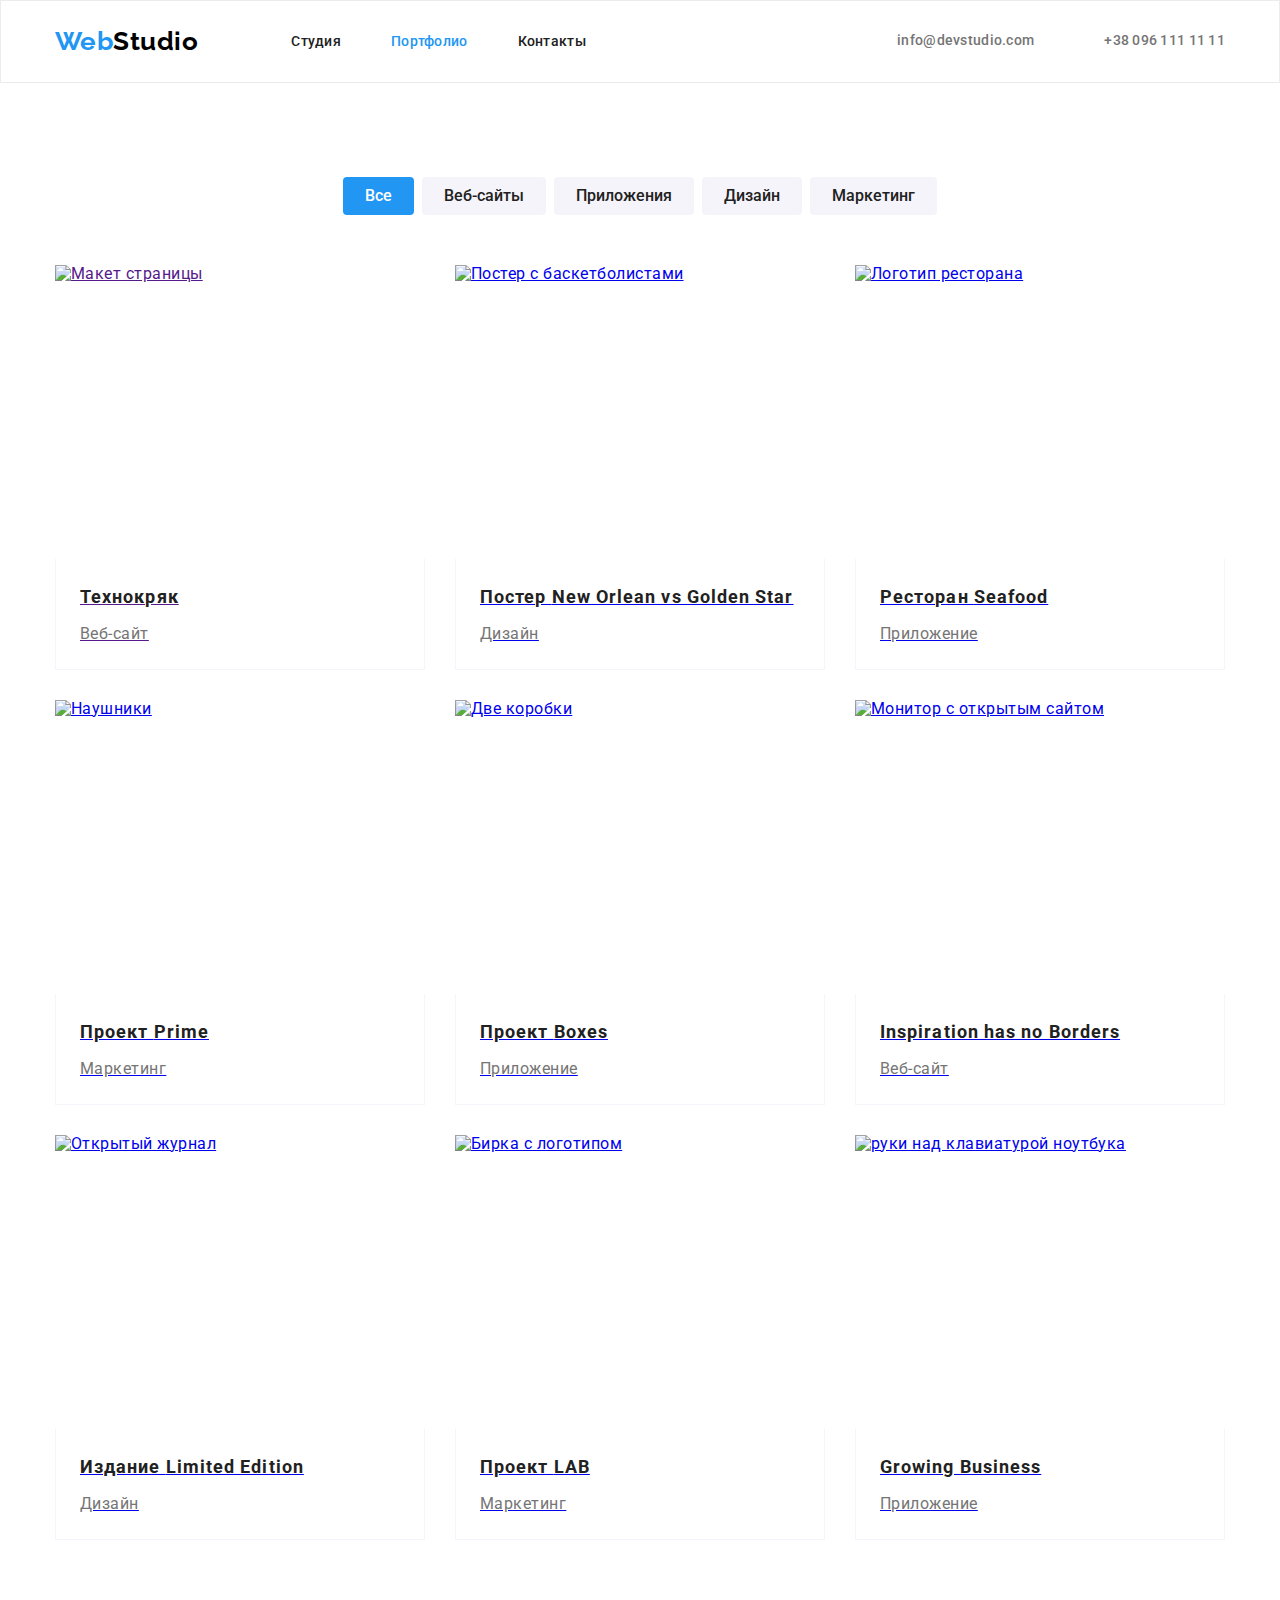
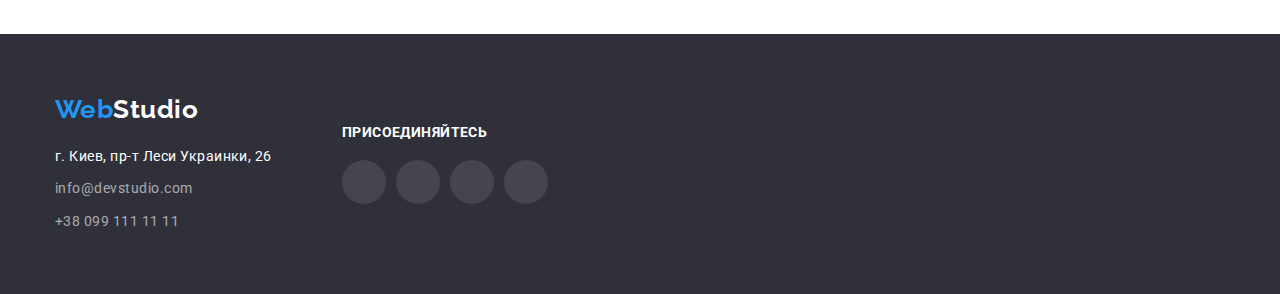
==== portfolio.html @ 8a000b0a "home5" ====
<!DOCTYPE html>
<html lang="ru">
  <head>
    <meta charset="UTF-8" />
    <meta name="viewport" content="width=device-width, initial-scale=1.0" />
    <link rel="stylesheet" href="./css/style.css">
    <title>Portfolio</title>
    <link rel="preconnect" href="https://fonts.gstatic.com" />
    <link
      href="https://fonts.googleapis.com/css2?family=Raleway:wght@700&family=Roboto:wght@400;500;700;900&display=swap"
      rel="stylesheet"
    />
    <link
      rel="stylesheet"
      href="https://cdnjs.cloudflare.com/ajax/libs/modern-normalize/1.0.0/modern-normalize.min.css"
    />
    <link rel="stylesheet" href="./css/style.css" />
  </head>
  <body>
    <header class="header">
      <div class="container header-container">
      <nav class="navigation">
        <a class="logo-link link" href="./index.html" lang="en"
          ><span class="logo-web">Web</span
          ><span class="logo-studio">Studio</span></a
        >
        <ul class="nav-list list">
          <li class="nav-item">
            <a class="nav-link link" href="./index.html">Студия</a>
          </li>
          <li class="nav-item">
            <a class="nav-link link current" href="./portfolio.html"
              >Портфолио</a
            >
          </li>
          <li class="nav-item">
            <a class="nav-link link" href="">Контакты</a>
          </li> 
        </ul>
      </nav>
      <ul class="contacts-list list">
        <li class="contacts-item">
          <a class="mail-link link" href="mailto:info@devstudio.com" ><svg class="mail-icon" width="16px" height="12px">
            <use href="./images/icons.svg/symbol-defs3.svg#icon-envelope"></use>
          </svg>
          info@devstudio.com</a
          >
        </li>
        <li class="contacts-item">
          <a class="tel-link link" href="tel:+380961111111"><svg class="tel-icon" width="10px" height="16px"> 
            <use href="./images/icons.svg/symbol-ex.svg#icon-number"></use>
          </svg>
          +38 096 111 11 11</a>
        </li>
      </ul>
      </div>
    </header>
    <main>
      <section class="section">
        <div class="container">
          <h2 class="visually-hidden">Галерея</h2>
          <ul class="filters list filters-container">
            <li class="filters-portfolio">
              <button class="filter-buttons current-btn" type="button">Все</button>
            </li>
            <li class="filters-portfolio">
              <button class="filter-buttons" type="button">Веб-сайты</button>
            </li>
            <li class="filters-portfolio">
              <button class="filter-buttons" type="button">Приложения</button>
            </li>
            <li class="filters-portfolio">
              <button class="filter-buttons" type="button">Дизайн</button>
            </li>
            <li class="filters-portfolio">
              <button class="filter-buttons" type="button">Маркетинг</button>
            </li>
          </ul>
          <ul class="portfolio-examples list examples-container">
            <li class="example-card">
              
                <a href="" class="example-link">
              <img
                src="./images/img5.jpg"
                alt="Макет страницы"
                width="370"
                height="294"
              />
              <div class="example-signature">
                <h3 class="example-title">Технокряк</h3>
                <p class="example-descr">Веб-сайт</p>
              </div>
            </a>
          </li>
          <li class="example-card">
            
              <a href="#" class="example-link">
              <img
                src="./images/img6.jpg"
                alt="Постер с баскетболистами"
                width="370"
                height="294"
              />
              <div class="example-signature">
                <h3 class="example-title">
                Постер <span lang="en">New Orlean vs Golden Star</span>
              </h3>
              <p class="example-descr">Дизайн</p>
            </div>
          </a> 
          </li> 
        <li class="example-card">
            <a href="#" class="example-link">
              <img
                src="./images/img7.jpg"
                alt="Логотип ресторана"
                width="370"
                height="294"
              />
              <div class="example-signature">
                <h3 class="example-title">
                Ресторан <span lang="en">Seafood</span>
              </h3>
              <p class="example-descr">Приложение</p>
            </div> </a>
          </li>
          <li class="example-card">
            <a href="#" class="example-link">
              <img
                src="./images/img8.jpg"
                alt="Наушники"
                width="370"
                height="294"
              />
              <div class="example-signature">
              <h3 class="example-title">Проект <span lang="en">Prime</span></h3>
              <p class="example-descr">Маркетинг</p>
              </div>
            </a>
          </li>
          <li class="example-card">
            <a href="#" class="example-link">
              <img
                src="./images/img9.jpg"
                alt="Две коробки"
                width="370"
                height="294"
              />
              <div class="example-signature">
              <h3 class="example-title">Проект <span lang="en">Boxes</span></h3>
              <p class="example-descr">Приложение</p>
            </div>
          </a>
          </li>
          <li class="example-card">
            <a href="#" class="example-link">
              <img
                src="./images/img10.jpg"
                alt="Монитор с открытым сайтом"
                width="370"
                height="294"
              />
              <div class="example-signature">
              <h3 class="example-title" lang="en">
                Inspiration has no Borders
              </h3>
              <p class="example-descr">Веб-сайт</p>
            </div>
          </a>
          </li>
          <li class="example-card">
            <a href="#" class="example-link">
              <img
                src="./images/img11.jpg"
                alt="Открытый журнал"
                width="370"
                height="294"
              />
              <div class="example-signature">
              <h3 class="example-title">
                Издание <span lang="en">Limited Edition</span>
              </h3>
              <p class="example-descr">Дизайн</p>
            </div>
          </a>
          </li>
          <li class="example-card">
            <a href="#" class="example-link">
              <img
                src="./images/img12.jpg"
                alt="Бирка с логотипом"
                width="370"
                height="294"
              />
              <div class="example-signature">
              <h3 class="example-title">
                Проект <span class="abbr" lang="en">LAB</span>
              </h3>
              <p class="example-descr">Маркетинг</p>
             </div></a>
          </li>
          <li class="example-card">
            <a href="#" class="example-link">
              <img
                src="./images/img13.jpg"
                alt="руки над клавиатурой ноутбука"
                width="370"
                height="294"
              /><div class="example-signature">
              <h3 class="example-title" lang="en">Growing Business</h3>
              <p class="example-descr">Приложение</p>
            </div></a>
          </li>
        </ul> 
        </div></section>
    </main>
    <footer class="footer">
      <div class="container footer-container">
        <div class="footer-wrapper">
      <a class="logo-link link" href="./index.html" lang="en"
        ><span class="logo-web">Web</span
        ><span class="logo-studio-dark-background">Studio</span></a
      >
      <address>
        <ul class="address-list list">
          <li class="address-list-item">
            <a
              class="address-link link"
              href="https://goo.gl/maps/JNLPbFYcP9aP2cdr9"
              target="_blank"
              rel="noopener noreferrer"
              >г. Киев, пр-т Леси Украинки, 26</a
            >
          </li>

          <li class="address-list-item">
            <a class="address-mail-link link" href="mailto:info@devstudio.com"
              >info@devstudio.com</a
            >
          </li>

          <li class="address-list-item">
            <a class="address-tel-link link" href="tel:+380991111111"
              >+38 099 111 11 11</a
            >
          </li>
        </ul>
      </address>
        </div>
      <div class="footer-social">
        <h2 class="footer-title">Присоединяйтесь</h2>
        <ul class="social-list list">
          <li class="footer-social-item">
            <a href="#" class="social-link link">
              <svg class="footer-social-icon">
                <use href="./images/icons.svg/symbol-defs.svg#icon-instagram"></use>
              </svg>
            </a>
          </li>
          <li class="footer-social-item">
            <a href="#" class="social-link link">
              <svg class="footer-social-icon">
                <use href="./images/icons.svg/symbol-defs.svg#icon-twitter"></use>
              </svg>
            </a>
          </li>
          <li class="footer-social-item">
            <a href="#" class="social-link link">
              <svg class="footer-social-icon">
                <use href="./images/icons.svg/symbol-defs.svg#icon-facebook"></use>
              </svg>
            </a>
          </li>
          <li class="footer-social-item">
            <a href="#" class="social-link link">
              <svg class="footer-social-icon">
                <use href="./images/icons.svg/symbol-defs.svg#icon-linkedin2"></use>
              </svg>
            </a>
          </li>
        </ul>
      </div>
    </div>
  </footer>
</body>
</html>
---- css/style.css ----
:root {
  --main-font: 'Roboto', sans-serif;
  --logo-font: 'Raleway', sans-serif;
  --accent-color: #2196f3;
  --backlight-color: #188ce8;
  --main-text-color: #757575;
  --heading-color: #212121;
  --dark-background-text-color: #ffffff;
  --section-background-color: #2f303a;
  --logo-color: #000000;
  --footer-contacts-color: #ffffff99;
  --accent-background-color: #f5f4fa;
  --background-hero-color: #c4c4c4;
  --icon-color: #afb1b8;
}
  
  h1,
  h2,
  h3,
  h4,
  h5,
  h6,
  p {
    margin-top: 0;
    margin-bottom: 0;
  }
  
  ul {
    margin-top: 0;
    margin-bottom: 0;
    padding-left: 0;
  }
  
  img {
    display: block;
    max-width:  100%;height: auto;
  }
   .container {
     width: 1200px ;
     padding: 0 15px ;
     margin: 0 auto ;
    }
    .header{padding:  25px 0;border: 1px solid #ECECEC;}
.header-container {display: flex;
align-items: center;}
  
  body {
    font-family: var(--main-font);
    color: var(--main-text-color);
    letter-spacing: 0.03em;
  }
  .visually-hidden {
    position: absolute;
    width: 1px;
    height: 1px;
    margin: -1px;
    border: 0;
    padding: 0;
  
    white-space: nowrap;
    clip-path: inset(100%);
    clip: rect(0 0 0 0);
    overflow: hidden;
  }
  .nav-link link{
    width: 49px;
    height: 16px;
    
  
    font-family: Roboto;
    font-style: normal;
    font-weight: 500;
    font-size: 14px;
    line-height: 16px;
    letter-spacing: 0.02em;
    
    color: #2196F3;
    }
  .logo-link link{
    width: 1600px;
    height: 80px;
    
    
    background: #FFFFFF}
 
 .slide{
    width: 1600px;
    height: 600px;
    
    
    background: #2F303A;}  
 .hero-description {
width: 1600px;
height: 600px;
width: 696px;
height: 120px;

font-family: Roboto;
font-style: normal;
font-weight: 900;
font-size: 44px;
line-height: 60px;
/* or 136% */

text-align: center;
letter-spacing: 0.06em;
text-transform: uppercase;

color: #FFFFFF;}

  .navigation{display: flex;
  align-items: center;}
  .contacts-list{display: flex;
  margin-left: auto;}
 li.contacts-item:not(:last-child){margin-right: 50px ;}
  .list {
    list-style: none;
  }
  
  .link {
    text-decoration: none;
  }
  
  .logo-web {
    color: var(--accent-color);
  }
  
  /*===header===*/
  
    
  .slide-container {background-image:  linear-gradient(rgba(47, 48, 58, 0.4), rgba(47, 48, 58, 0.4)),url('../images/backg.jpg');
    
    padding-top: 200px;
    padding-bottom: 200px;
    
    text-align: center;
    background-color: var(--section-background-color);
    background-repeat: no-repeat;
    background-position: center;
    background-size: cover;
    max-width: 1600px;
    margin-left: auto;
    margin-right: auto;
  }
  
  .hero-description{
    margin: 0 auto 30px;
    width: 696px;
    font-weight: 900;
    font-size: 44px;
    line-height: 1.36;
    text-align: center;
    letter-spacing: 0.06em;
    text-transform: uppercase;
    color: var(--dark-background-text-color)
  }
  .buttonly {
    min-width: 200px;
    border: none;
    border-radius: 4px;
    padding: 10px 32px;
    font-family: inherit;
    font-weight: 700;
    font-size: 16px;
    line-height: 1.87;
    text-align: center;
    letter-spacing: 0.06em;
    color: var(--dark-background-text-color);
    background-color: var(--accent-color);
    cursor: pointer;
  }
  .buttonly:hover,
  .buttonly:focus {
    background-color: var(--backlight-color);
  }
 


  .logo-link {
    font-family: var(--logo-font);
    font-weight: 700;
    font-size: 26px;
    line-height: 1.19;
  }
  
  .logo-studio {
    color: var(--logo-color);
  }
  
  .nav-link {
    font-weight: 500;
    font-size: 14px;
    line-height: 1.14;
    letter-spacing: 0.02em;
    color: var(--heading-color);
  }
  
  .nav-link:hover,
  .nav-link:focus,
  .mail-link:hover,
  .mail-link:focus,
  .tel-link:hover,
  .tel-link:focus {
    color: var(--accent-color);
  }
  
  .nav-item .link.current {
    color: var(--accent-color);
  }
  .nav-list{margin-left: 93px ;display: flex;}
  .nav-item{margin-right: 50px;}
  .mail-link,
  .tel-link { display: flex;
     align-items: center;
    font-weight: 500;
    font-size: 14px;
    line-height: 1.14;
    letter-spacing: 0.02em;
    color: var(--main-text-color);

  }
  .mail-icon {
  fill: var(--main-text-color);
  margin-right: 10px;
  
}

.tel-icon {
  fill: currentColor;
  margin-right: 10px;
}

.contacts-link:hover .mail-icon,
.contacts-link:focus .mail-icon,
.contacts-link:hover .tel-icon,
.contacts-link:focus .tel-icon {
  fill: currentColor;
}
  /*===header end===*/
  /*===hero studio===*/
  
  .hero {
    background-color: var(--section-background-color);
  }
  
  .hero-title {
    font-weight: 900;
    font-size: 44px;
    line-height: 1.36;
    text-align: center;
    letter-spacing: 0.06em;
    text-transform: uppercase;
    color: var(--dark-background-text-color);
  }
  .modal-button {
    font-family: inherit;
    font-weight: 700;
    font-size: 16px;
    line-height: 1.87;
    text-align: center;
    letter-spacing: 0.06em;
    color: var(--dark-background-text-color);
    background-color: var(--accent-color);
    cursor: pointer;
  }
  
  .modal-button:hover,
  .modal-button:focus {
    background-color: var(--backlight-color);
  }
  
  /*===hero studio end===*/
  
  /*===features studio===*/
  

  .features {
    padding-top: 94px;
    padding-bottom: 47px;
  }
  
  .features-list {
    display: flex;
    flex-wrap: wrap;
    margin-top: -30px;
    margin-left: -30px;
  }
  
  .features-item {
    margin-top: 30px;
    margin-left: 30px;
  }
  
  .features-icons {
    display: flex;
    justify-content: center;
    align-items: center;
    width: 270px;
    height: 120px;
    background-color: var(--accent-background-color);
    border-radius: 4px;
    background: #F5F4FA;
    border-radius: 4px;
    margin-bottom: 30px;
  }


  .features-item-title {
    margin-bottom: 10px;
    font-size: 14px;
    line-height: 1.14;
    text-transform: uppercase;
    color: var(--heading-color);
  }
  
  .features-item-text {
    width: 270px;
    font-size: 14px;
    line-height: 1.71;
  }
  /*===features studio end===*/
  /* ===activity=== */
.activity {
  padding-top: 47px;
  padding-bottom: 94px;
}

.activity-list {
  display: flex;
  flex-wrap: wrap;
  margin-top: -30px;
  margin-left: -30px;
}

.activity-list-item {
  margin-top: 30px;
  margin-left: 30px;
}

/* ===activity end=== */
 
  /*===team studio===*/

  .team-section {
    background-color: var(--accent-background-color)
    ;padding: 94px 0;
    background: #F5F4FA;
  }
  
  .team-list {
    display: flex;
    flex-wrap: wrap;
    margin-left: -30px;
    margin-top: -30px;
  }
  
  .team-list-content {
    padding-top: 30px;
    padding-bottom: 30px;
    background-color: var(--dark-background-text-color);
    border-bottom-left-radius: 4px;
    border-bottom-right-radius: 4px;
  }
  
  .team-member {
    flex-basis: calc((100% - 120px) / 4);
    margin-left: 30px;
    margin-top: 30px;box-shadow: 0px 1px 3px rgba(0, 0, 0, 0.12), 0px 1px 1px rgba(0, 0, 0, 0.14), 0px 2px 1px rgba(0, 0, 0, 0.2);border-radius: 0px 0px 4px 4px;

  }
  
  .activity-title,
  .team-title {
    margin-bottom: 50px;
    font-size: 36px;
    line-height: 1.17;
    text-align: center;
    color: var(--heading-color);
  }
  
  .team-member-name {
    margin-bottom: 10px;
    text-align: center;
    font-weight: 500;
    font-size: 16px;
    line-height: 1.19;
    color: var(--heading-color);
  }
  
  .team-member-position {
    text-align: center;
    font-size: 16px;
    line-height: 1.19;
    margin-bottom: 16px;
  }
  
  /*===team studio end===*/
 /*===portfolio filters===*/

.filters-container {
  display: flex;
  justify-content: center;
  margin-bottom: 50px;
}

.filters-portfolio:not(:last-child) {
  margin-right: 8px;
}

.filter-buttons {
  padding: 6px 22px;
  border: none;
  border-radius: 4px;
  font-weight: 500;
  font-size: 16px;
  line-height: 1.62;
  color: var(--heading-color);
  background-color: var(--accent-background-color);
  cursor: pointer;
}
.current-btn{color: var(--dark-background-text-color);
  background-color: var(--accent-color);}
.filter-buttons:hover,
.filter-buttons:focus {
  color: var(--dark-background-text-color);
  background-color: var(--accent-color);
}
/*===portfolio filters end===*/

  

  .buttony{width: 29px;
    height: 26px;font-family: Roboto;
    font-style: normal;
    font-weight: 500;
    font-size: 16px;
    line-height: 26px;color: #FFFFFF;
    background: #2196F3;width: 73px;
    height: 38px;}
    .example-signature {
      padding: 20px 24px;
      border-bottom: 1px solid var(--accent-background-color);
      border-left: 1px solid var(--accent-background-color);
      border-right: 1px solid var(--accent-background-color);
    }
    .example-link:hover
     {box-shadow: 0px 1px 1px rgba(0, 0, 0, 0.12), 0px 4px 4px rgba(0, 0, 0, 0.06), 1px 4px 6px rgba(0, 0, 0, 0.16);display: block;
    cursor: pointer;border: 1px solid #EEEEEE; 
    }
    .example-card { flex-basis: calc(100%/  3 - 30px);
      margin-top: 30px;
      margin-left: 30px;
    }
    
  /*===portfolio filters end===*/
  .clients-list {
    display: flex;
    justify-content: space-between;
  }
  .clients-title{ margin-bottom: 50px;
    font-size: 36px;
    line-height: 1.17;
    text-align: center;
    color: var(--heading-color);
  }
  .client-link {
    display: flex;
    justify-content: center;
    align-items: center;
    border: 1px solid var(--icon-color);
    border-radius: 4px;
    width: 170px;
    height: 92px;
  }
  
  .client-icon {
    fill: var(--icon-color);
  }
  .client-link:hover,
  .client-link:focus {
    border: 1px solid var(--accent-color);
    outline: none;
  }
  
  .client-link:hover .client-icon,
  .client-link:focus .client-icon {
    fill: var(--accent-color);
  }
  /*===portfolio examples===*/

.examples-container {
  display: flex;
  flex-wrap: wrap;
  margin-top: -30px;
  margin-left: -30px;
}

.example-title {
  margin-bottom: 4px;
  font-size: 18px;
  line-height: 2;
  letter-spacing: 0.06em;
  color: var(--heading-color);
}

.example-descr {
  font-size: 16px;
  line-height: 1.87;
  color: var(--main-text-color);
}

.abbr {
  text-transform: uppercase;
}
.section{padding: 94px 0;}
/*===portfolio examples end===*/
  
  /*===footer===*/
  
  .footer {
    background-color: var(--section-background-color); padding-top: 60px;
    padding-bottom: 60px;
  }
  
  .logo-studio-dark-background {
    color: var(--dark-background-text-color);
  }
  .footer .logo-link {
    margin-bottom: 20px;
  }
  .address-list-item {
    font-style: normal;
    font-weight: 400;
    font-size: 14px;
    line-height: 1.71;
  }
  .footer-container{display: flex;align-items: center;}
  .address-link {
    color: var(--dark-background-text-color);
  }
  
  .address-mail-link,
  .address-tel-link {
    color: var(--footer-contacts-color);
  }
  
  .address-link:hover,
  .address-link:focus,
  .address-mail-link:hover,
  .address-mail-link:focus,
  .address-tel-link:hover,
  .address-tel-link:focus {
    color: var(--accent-color);
  }
  .address-list-item:not(:last-child) {
    margin-bottom: 9px;
  }
  
  .address-list-item {
    font-style: normal;
    font-weight: 400;
    font-size: 14px;
    line-height: 1.71;
  }
  
  .address-link {
    color: var(--dark-background-text-color);
  }
  
address {
  margin-top: 20px;
}
.section-social{ margin-left: 70px;}
.footer .social-link {
  background-color: rgba(255, 255, 255, 0.1);
}
.social-list {
  display: flex;
  justify-content: center;
}

.social-link {
  display: flex;
  justify-content: center;
  align-items: center;

  width: 44px;
  height: 44px;
  border-radius: 50%;
}

.social-link:hover,
.social-link:focus {
  background-color: var(--accent-color);
  outline: none;
}

.social-link:hover .social-icon,
.social-link:focus .social-icon {
  fill: var(--dark-background-text-color);
  ;
}

.social-icon {
  fill: var(--icon-color);

}

.social-link:hover,
.social-link:focus {
  background-color: var(--accent-color);
}

.footer-social-icon {
  width: 20px;
  height: 20px;
  fill: var(--dark-background-text-color);
}
.footer-wrapper{margin-right: 70px;}
.footer-social-item:not(:last-child) {
  margin-right: 10px;
}
.footer-title {font-size: 14px;
  line-height: 16px;
  letter-spacing: 0.03em;
  text-transform: uppercase;
  color: var(--dark-background-text-color);
  margin-bottom: 20px;}
  

/* .footer .logo-link {
  margin-bottom: 20px;
}
  .address-mail-link,
  .address-tel-link {
    color: var(--footer-contacts-color);
  }
  
  .address-link:hover,
  .address-link:focus,
  .address-mail-link:hover,
  .address-mail-link:focus,
  .address-tel-link:hover,
  .address-tel-link:focus {
    color: var(--accent-color);
  }
  /*===footer end===*/
---- css/style.css ----
:root {
  --main-font: 'Roboto', sans-serif;
  --logo-font: 'Raleway', sans-serif;
  --accent-color: #2196f3;
  --backlight-color: #188ce8;
  --main-text-color: #757575;
  --heading-color: #212121;
  --dark-background-text-color: #ffffff;
  --section-background-color: #2f303a;
  --logo-color: #000000;
  --footer-contacts-color: #ffffff99;
  --accent-background-color: #f5f4fa;
  --background-hero-color: #c4c4c4;
  --icon-color: #afb1b8;
}
  
  h1,
  h2,
  h3,
  h4,
  h5,
  h6,
  p {
    margin-top: 0;
    margin-bottom: 0;
  }
  
  ul {
    margin-top: 0;
    margin-bottom: 0;
    padding-left: 0;
  }
  
  img {
    display: block;
    max-width:  100%;height: auto;
  }
   .container {
     width: 1200px ;
     padding: 0 15px ;
     margin: 0 auto ;
    }
    .header{padding:  25px 0;border: 1px solid #ECECEC;}
.header-container {display: flex;
align-items: center;}
  
  body {
    font-family: var(--main-font);
    color: var(--main-text-color);
    letter-spacing: 0.03em;
  }
  .visually-hidden {
    position: absolute;
    width: 1px;
    height: 1px;
    margin: -1px;
    border: 0;
    padding: 0;
  
    white-space: nowrap;
    clip-path: inset(100%);
    clip: rect(0 0 0 0);
    overflow: hidden;
  }
  .nav-link link{
    width: 49px;
    height: 16px;
    
  
    font-family: Roboto;
    font-style: normal;
    font-weight: 500;
    font-size: 14px;
    line-height: 16px;
    letter-spacing: 0.02em;
    
    color: #2196F3;
    }
  .logo-link link{
    width: 1600px;
    height: 80px;
    
    
    background: #FFFFFF}
 
 .slide{
    width: 1600px;
    height: 600px;
    
    
    background: #2F303A;}  
 .hero-description {
width: 1600px;
height: 600px;
width: 696px;
height: 120px;

font-family: Roboto;
font-style: normal;
font-weight: 900;
font-size: 44px;
line-height: 60px;
/* or 136% */

text-align: center;
letter-spacing: 0.06em;
text-transform: uppercase;

color: #FFFFFF;}

  .navigation{display: flex;
  align-items: center;}
  .contacts-list{display: flex;
  margin-left: auto;}
 li.contacts-item:not(:last-child){margin-right: 50px ;}
  .list {
    list-style: none;
  }
  
  .link {
    text-decoration: none;
  }
  
  .logo-web {
    color: var(--accent-color);
  }
  
  /*===header===*/
  
    
  .slide-container {background-image:  linear-gradient(rgba(47, 48, 58, 0.4), rgba(47, 48, 58, 0.4)),url('../images/backg.jpg');
    
    padding-top: 200px;
    padding-bottom: 200px;
    
    text-align: center;
    background-color: var(--section-background-color);
    background-repeat: no-repeat;
    background-position: center;
    background-size: cover;
    max-width: 1600px;
    margin-left: auto;
    margin-right: auto;
  }
  
  .hero-description{
    margin: 0 auto 30px;
    width: 696px;
    font-weight: 900;
    font-size: 44px;
    line-height: 1.36;
    text-align: center;
    letter-spacing: 0.06em;
    text-transform: uppercase;
    color: var(--dark-background-text-color)
  }
  .buttonly {
    min-width: 200px;
    border: none;
    border-radius: 4px;
    padding: 10px 32px;
    font-family: inherit;
    font-weight: 700;
    font-size: 16px;
    line-height: 1.87;
    text-align: center;
    letter-spacing: 0.06em;
    color: var(--dark-background-text-color);
    background-color: var(--accent-color);
    cursor: pointer;
  }
  .buttonly:hover,
  .buttonly:focus {
    background-color: var(--backlight-color);
  }
 


  .logo-link {
    font-family: var(--logo-font);
    font-weight: 700;
    font-size: 26px;
    line-height: 1.19;
  }
  
  .logo-studio {
    color: var(--logo-color);
  }
  
  .nav-link {
    font-weight: 500;
    font-size: 14px;
    line-height: 1.14;
    letter-spacing: 0.02em;
    color: var(--heading-color);
  }
  
  .nav-link:hover,
  .nav-link:focus,
  .mail-link:hover,
  .mail-link:focus,
  .tel-link:hover,
  .tel-link:focus {
    color: var(--accent-color);
  }
  
  .nav-item .link.current {
    color: var(--accent-color);
  }
  .nav-list{margin-left: 93px ;display: flex;}
  .nav-item{margin-right: 50px;}
  .mail-link,
  .tel-link { display: flex;
     align-items: center;
    font-weight: 500;
    font-size: 14px;
    line-height: 1.14;
    letter-spacing: 0.02em;
    color: var(--main-text-color);

  }
  .mail-icon {
  fill: var(--main-text-color);
  margin-right: 10px;
  
}

.tel-icon {
  fill: currentColor;
  margin-right: 10px;
}

.contacts-link:hover .mail-icon,
.contacts-link:focus .mail-icon,
.contacts-link:hover .tel-icon,
.contacts-link:focus .tel-icon {
  fill: currentColor;
}
  /*===header end===*/
  /*===hero studio===*/
  
  .hero {
    background-color: var(--section-background-color);
  }
  
  .hero-title {
    font-weight: 900;
    font-size: 44px;
    line-height: 1.36;
    text-align: center;
    letter-spacing: 0.06em;
    text-transform: uppercase;
    color: var(--dark-background-text-color);
  }
  .modal-button {
    font-family: inherit;
    font-weight: 700;
    font-size: 16px;
    line-height: 1.87;
    text-align: center;
    letter-spacing: 0.06em;
    color: var(--dark-background-text-color);
    background-color: var(--accent-color);
    cursor: pointer;
  }
  
  .modal-button:hover,
  .modal-button:focus {
    background-color: var(--backlight-color);
  }
  
  /*===hero studio end===*/
  
  /*===features studio===*/
  

  .features {
    padding-top: 94px;
    padding-bottom: 47px;
  }
  
  .features-list {
    display: flex;
    flex-wrap: wrap;
    margin-top: -30px;
    margin-left: -30px;
  }
  
  .features-item {
    margin-top: 30px;
    margin-left: 30px;
  }
  
  .features-icons {
    display: flex;
    justify-content: center;
    align-items: center;
    width: 270px;
    height: 120px;
    background-color: var(--accent-background-color);
    border-radius: 4px;
    background: #F5F4FA;
    border-radius: 4px;
    margin-bottom: 30px;
  }


  .features-item-title {
    margin-bottom: 10px;
    font-size: 14px;
    line-height: 1.14;
    text-transform: uppercase;
    color: var(--heading-color);
  }
  
  .features-item-text {
    width: 270px;
    font-size: 14px;
    line-height: 1.71;
  }
  /*===features studio end===*/
  /* ===activity=== */
.activity {
  padding-top: 47px;
  padding-bottom: 94px;
}

.activity-list {
  display: flex;
  flex-wrap: wrap;
  margin-top: -30px;
  margin-left: -30px;
}

.activity-list-item {
  margin-top: 30px;
  margin-left: 30px;
}

/* ===activity end=== */
 
  /*===team studio===*/

  .team-section {
    background-color: var(--accent-background-color)
    ;padding: 94px 0;
    background: #F5F4FA;
  }
  
  .team-list {
    display: flex;
    flex-wrap: wrap;
    margin-left: -30px;
    margin-top: -30px;
  }
  
  .team-list-content {
    padding-top: 30px;
    padding-bottom: 30px;
    background-color: var(--dark-background-text-color);
    border-bottom-left-radius: 4px;
    border-bottom-right-radius: 4px;
  }
  
  .team-member {
    flex-basis: calc((100% - 120px) / 4);
    margin-left: 30px;
    margin-top: 30px;box-shadow: 0px 1px 3px rgba(0, 0, 0, 0.12), 0px 1px 1px rgba(0, 0, 0, 0.14), 0px 2px 1px rgba(0, 0, 0, 0.2);border-radius: 0px 0px 4px 4px;

  }
  
  .activity-title,
  .team-title {
    margin-bottom: 50px;
    font-size: 36px;
    line-height: 1.17;
    text-align: center;
    color: var(--heading-color);
  }
  
  .team-member-name {
    margin-bottom: 10px;
    text-align: center;
    font-weight: 500;
    font-size: 16px;
    line-height: 1.19;
    color: var(--heading-color);
  }
  
  .team-member-position {
    text-align: center;
    font-size: 16px;
    line-height: 1.19;
    margin-bottom: 16px;
  }
  
  /*===team studio end===*/
 /*===portfolio filters===*/

.filters-container {
  display: flex;
  justify-content: center;
  margin-bottom: 50px;
}

.filters-portfolio:not(:last-child) {
  margin-right: 8px;
}

.filter-buttons {
  padding: 6px 22px;
  border: none;
  border-radius: 4px;
  font-weight: 500;
  font-size: 16px;
  line-height: 1.62;
  color: var(--heading-color);
  background-color: var(--accent-background-color);
  cursor: pointer;
}
.current-btn{color: var(--dark-background-text-color);
  background-color: var(--accent-color);}
.filter-buttons:hover,
.filter-buttons:focus {
  color: var(--dark-background-text-color);
  background-color: var(--accent-color);
}
/*===portfolio filters end===*/

  

  .buttony{width: 29px;
    height: 26px;font-family: Roboto;
    font-style: normal;
    font-weight: 500;
    font-size: 16px;
    line-height: 26px;color: #FFFFFF;
    background: #2196F3;width: 73px;
    height: 38px;}
    .example-signature {
      padding: 20px 24px;
      border-bottom: 1px solid var(--accent-background-color);
      border-left: 1px solid var(--accent-background-color);
      border-right: 1px solid var(--accent-background-color);
    }
    .example-link:hover
     {box-shadow: 0px 1px 1px rgba(0, 0, 0, 0.12), 0px 4px 4px rgba(0, 0, 0, 0.06), 1px 4px 6px rgba(0, 0, 0, 0.16);display: block;
    cursor: pointer;border: 1px solid #EEEEEE; 
    }
    .example-card { flex-basis: calc(100%/  3 - 30px);
      margin-top: 30px;
      margin-left: 30px;
    }
    
  /*===portfolio filters end===*/
  .clients-list {
    display: flex;
    justify-content: space-between;
  }
  .clients-title{ margin-bottom: 50px;
    font-size: 36px;
    line-height: 1.17;
    text-align: center;
    color: var(--heading-color);
  }
  .client-link {
    display: flex;
    justify-content: center;
    align-items: center;
    border: 1px solid var(--icon-color);
    border-radius: 4px;
    width: 170px;
    height: 92px;
  }
  
  .client-icon {
    fill: var(--icon-color);
  }
  .client-link:hover,
  .client-link:focus {
    border: 1px solid var(--accent-color);
    outline: none;
  }
  
  .client-link:hover .client-icon,
  .client-link:focus .client-icon {
    fill: var(--accent-color);
  }
  /*===portfolio examples===*/

.examples-container {
  display: flex;
  flex-wrap: wrap;
  margin-top: -30px;
  margin-left: -30px;
}

.example-title {
  margin-bottom: 4px;
  font-size: 18px;
  line-height: 2;
  letter-spacing: 0.06em;
  color: var(--heading-color);
}

.example-descr {
  font-size: 16px;
  line-height: 1.87;
  color: var(--main-text-color);
}

.abbr {
  text-transform: uppercase;
}
.section{padding: 94px 0;}
/*===portfolio examples end===*/
  
  /*===footer===*/
  
  .footer {
    background-color: var(--section-background-color); padding-top: 60px;
    padding-bottom: 60px;
  }
  
  .logo-studio-dark-background {
    color: var(--dark-background-text-color);
  }
  .footer .logo-link {
    margin-bottom: 20px;
  }
  .address-list-item {
    font-style: normal;
    font-weight: 400;
    font-size: 14px;
    line-height: 1.71;
  }
  .footer-container{display: flex;align-items: center;}
  .address-link {
    color: var(--dark-background-text-color);
  }
  
  .address-mail-link,
  .address-tel-link {
    color: var(--footer-contacts-color);
  }
  
  .address-link:hover,
  .address-link:focus,
  .address-mail-link:hover,
  .address-mail-link:focus,
  .address-tel-link:hover,
  .address-tel-link:focus {
    color: var(--accent-color);
  }
  .address-list-item:not(:last-child) {
    margin-bottom: 9px;
  }
  
  .address-list-item {
    font-style: normal;
    font-weight: 400;
    font-size: 14px;
    line-height: 1.71;
  }
  
  .address-link {
    color: var(--dark-background-text-color);
  }
  
address {
  margin-top: 20px;
}
.section-social{ margin-left: 70px;}
.footer .social-link {
  background-color: rgba(255, 255, 255, 0.1);
}
.social-list {
  display: flex;
  justify-content: center;
}

.social-link {
  display: flex;
  justify-content: center;
  align-items: center;

  width: 44px;
  height: 44px;
  border-radius: 50%;
}

.social-link:hover,
.social-link:focus {
  background-color: var(--accent-color);
  outline: none;
}

.social-link:hover .social-icon,
.social-link:focus .social-icon {
  fill: var(--dark-background-text-color);
  ;
}

.social-icon {
  fill: var(--icon-color);

}

.social-link:hover,
.social-link:focus {
  background-color: var(--accent-color);
}

.footer-social-icon {
  width: 20px;
  height: 20px;
  fill: var(--dark-background-text-color);
}
.footer-wrapper{margin-right: 70px;}
.footer-social-item:not(:last-child) {
  margin-right: 10px;
}
.footer-title {font-size: 14px;
  line-height: 16px;
  letter-spacing: 0.03em;
  text-transform: uppercase;
  color: var(--dark-background-text-color);
  margin-bottom: 20px;}
  

/* .footer .logo-link {
  margin-bottom: 20px;
}
  .address-mail-link,
  .address-tel-link {
    color: var(--footer-contacts-color);
  }
  
  .address-link:hover,
  .address-link:focus,
  .address-mail-link:hover,
  .address-mail-link:focus,
  .address-tel-link:hover,
  .address-tel-link:focus {
    color: var(--accent-color);
  }
  /*===footer end===*/
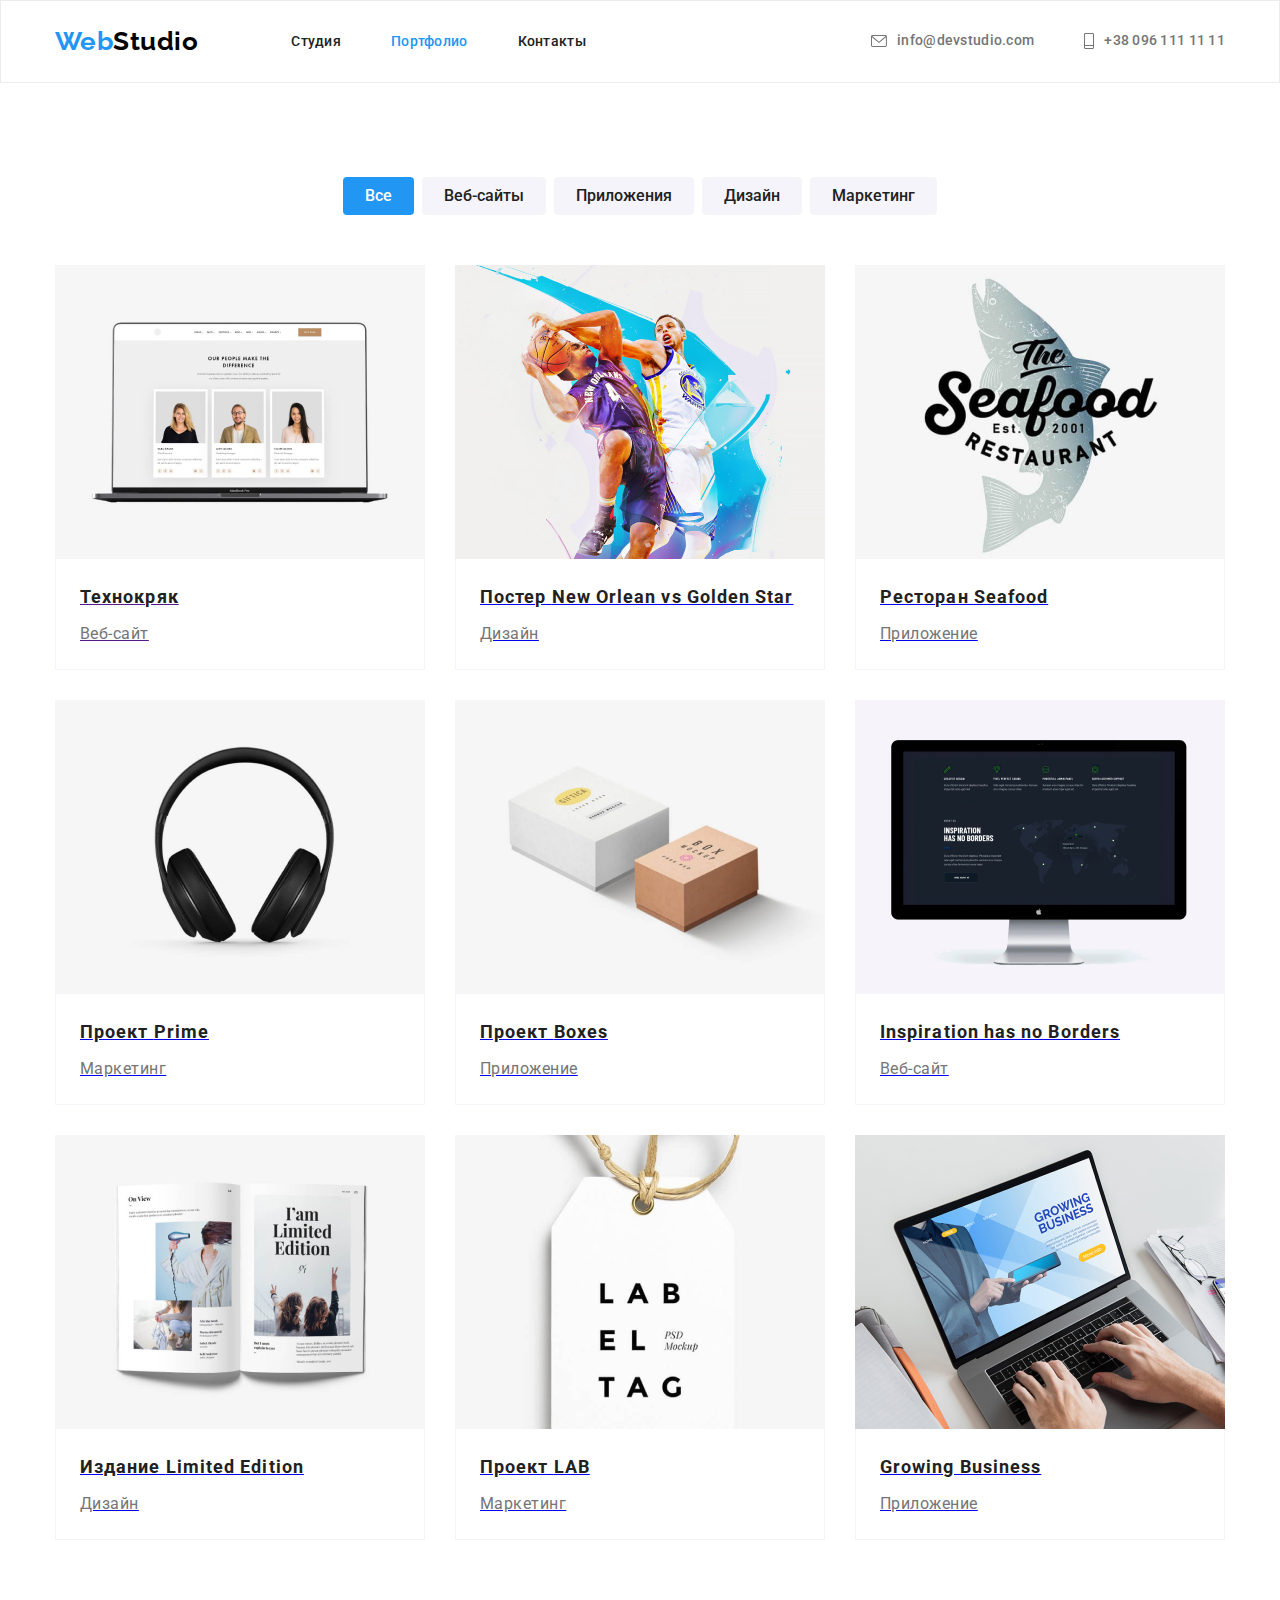
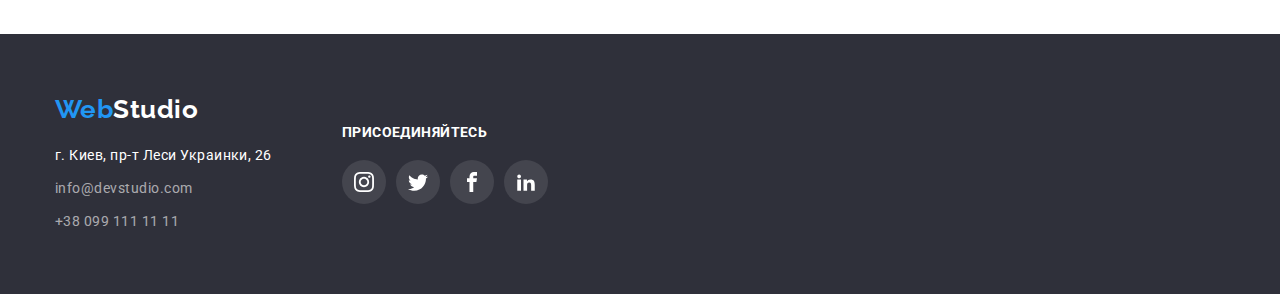
==== commit 8ff856c3: "home5" ====
--- a/portfolio.html
+++ b/portfolio.html
@@ -77,15 +77,22 @@
             </li>
           </ul>
           <ul class="portfolio-examples list examples-container">
-            <li class="example-card">
-              
-                <a href="" class="example-link">
+            <li class="example-card">   <a href="" class="example-link">
+              <div class="portfolio-card-wrapper">
+             
               <img
                 src="./images/img5.jpg"
                 alt="Макет страницы"
                 width="370"
                 height="294"
               />
+              <p class="portfolio-overlay">
+                Технокряк это современная площадка распространения
+                коронавируса. Компании используют эту платформу для
+                цифрового шпионажа и атак на защищённые сервера конкурентов.
+              </p>
+            </div>
+              
               <div class="example-signature">
                 <h3 class="example-title">Технокряк</h3>
                 <p class="example-descr">Веб-сайт</p>
@@ -94,13 +101,19 @@
           </li>
           <li class="example-card">
             
-              <a href="#" class="example-link">
+            <a href="#" class="example-link">
+              <div class="portfolio-card-wrapper">
               <img
                 src="./images/img6.jpg"
                 alt="Постер с баскетболистами"
                 width="370"
                 height="294"
-              />
+              /><p class="portfolio-overlay">
+                Технокряк это современная площадка распространения
+                коронавируса. Компании используют эту платформу для
+                цифрового шпионажа и атак на защищённые сервера конкурентов.
+              </p>
+            </div> 
               <div class="example-signature">
                 <h3 class="example-title">
                 Постер <span lang="en">New Orlean vs Golden Star</span>
@@ -110,13 +123,18 @@
           </a> 
           </li> 
         <li class="example-card">
-            <a href="#" class="example-link">
+            <a href="#" class="example-link"><div class="portfolio-card-wrapper">
               <img
                 src="./images/img7.jpg"
                 alt="Логотип ресторана"
                 width="370"
                 height="294"
-              />
+              />  <p class="portfolio-overlay">
+                Технокряк это современная площадка распространения
+                коронавируса. Компании используют эту платформу для
+                цифрового шпионажа и атак на защищённые сервера конкурентов.
+              </p>
+            </div>
               <div class="example-signature">
                 <h3 class="example-title">
                 Ресторан <span lang="en">Seafood</span>
@@ -126,12 +144,19 @@
           </li>
           <li class="example-card">
             <a href="#" class="example-link">
+              <div class="portfolio-card-wrapper">
               <img
                 src="./images/img8.jpg"
                 alt="Наушники"
                 width="370"
                 height="294"
               />
+              <p class="portfolio-overlay">
+                Технокряк это современная площадка распространения
+                коронавируса. Компании используют эту платформу для
+                цифрового шпионажа и атак на защищённые сервера конкурентов.
+              </p>
+            </div>
               <div class="example-signature">
               <h3 class="example-title">Проект <span lang="en">Prime</span></h3>
               <p class="example-descr">Маркетинг</p>
@@ -140,12 +165,18 @@
           </li>
           <li class="example-card">
             <a href="#" class="example-link">
+              <div class="portfolio-card-wrapper">
               <img
                 src="./images/img9.jpg"
                 alt="Две коробки"
                 width="370"
                 height="294"
-              />
+              />  <p class="portfolio-overlay">
+                Технокряк это современная площадка распространения
+                коронавируса. Компании используют эту платформу для
+                цифрового шпионажа и атак на защищённые сервера конкурентов.
+              </p>
+            </div>
               <div class="example-signature">
               <h3 class="example-title">Проект <span lang="en">Boxes</span></h3>
               <p class="example-descr">Приложение</p>
@@ -154,12 +185,19 @@
           </li>
           <li class="example-card">
             <a href="#" class="example-link">
-              <img
+              <div class="portfolio-card-wrapper">
+                <img 
                 src="./images/img10.jpg"
                 alt="Монитор с открытым сайтом"
                 width="370"
                 height="294"
               />
+               <p class="portfolio-overlay">
+                Технокряк это современная площадка распространения
+                коронавируса. Компании используют эту платформу для
+                цифрового шпионажа и атак на защищённые сервера конкурентов.
+              </p>
+            </div>
               <div class="example-signature">
               <h3 class="example-title" lang="en">
                 Inspiration has no Borders
@@ -170,12 +208,18 @@
           </li>
           <li class="example-card">
             <a href="#" class="example-link">
+              <div class="portfolio-card-wrapper">
               <img
                 src="./images/img11.jpg"
                 alt="Открытый журнал"
                 width="370"
                 height="294"
-              />
+              /> <p class="portfolio-overlay">
+                Технокряк это современная площадка распространения
+                коронавируса. Компании используют эту платформу для
+                цифрового шпионажа и атак на защищённые сервера конкурентов.
+              </p>
+            </div>
               <div class="example-signature">
               <h3 class="example-title">
                 Издание <span lang="en">Limited Edition</span>
@@ -186,12 +230,18 @@
           </li>
           <li class="example-card">
             <a href="#" class="example-link">
+              <div class="portfolio-card-wrapper">
               <img
                 src="./images/img12.jpg"
                 alt="Бирка с логотипом"
                 width="370"
                 height="294"
-              />
+              /> <p class="portfolio-overlay">
+                Технокряк это современная площадка распространения
+                коронавируса. Компании используют эту платформу для
+                цифрового шпионажа и атак на защищённые сервера конкурентов.
+              </p>
+            </div>
               <div class="example-signature">
               <h3 class="example-title">
                 Проект <span class="abbr" lang="en">LAB</span>
@@ -201,12 +251,20 @@
           </li>
           <li class="example-card">
             <a href="#" class="example-link">
+              <div class="portfolio-card-wrapper">
               <img
                 src="./images/img13.jpg"
                 alt="руки над клавиатурой ноутбука"
                 width="370"
                 height="294"
-              /><div class="example-signature">
+              />
+              <p class="portfolio-overlay">
+                Технокряк это современная площадка распространения
+                коронавируса. Компании используют эту платформу для
+                цифрового шпионажа и атак на защищённые сервера конкурентов.
+              </p>
+            </div>
+            <div class="example-signature">
               <h3 class="example-title" lang="en">Growing Business</h3>
               <p class="example-descr">Приложение</p>
             </div></a>
@@ -283,4 +341,4 @@
     </div>
   </footer>
 </body>
-</html>+</html>
--- a/css/style.css
+++ b/css/style.css
@@ -2,6 +2,7 @@
   --main-font: 'Roboto', sans-serif;
   --logo-font: 'Raleway', sans-serif;
   --accent-color: #2196f3;
+  --accent-overlay-color: rgba(33, 150, 243, 0.9);
   --backlight-color: #188ce8;
   --main-text-color: #757575;
   --heading-color: #212121;
@@ -11,7 +12,10 @@
   --footer-contacts-color: #ffffff99;
   --accent-background-color: #f5f4fa;
   --background-hero-color: #c4c4c4;
+  --activity-background-color: rgba(47, 48, 58, 0.8);
   --icon-color: #afb1b8;
+  --timing-cubic: cubic-bezier(0.4, 0, 0.2, 1);
+  --modal-backdrop: rgba(0, 0, 0, 0.2);
 }
   
   h1,
@@ -174,7 +178,6 @@
     background-color: var(--backlight-color);
   }
  
-
 
   .logo-link {
     font-family: var(--logo-font);
@@ -304,7 +307,6 @@
     margin-bottom: 30px;
   }
 
-
   .features-item-title {
     margin-bottom: 10px;
     font-size: 14px;
@@ -320,21 +322,37 @@
   }
   /*===features studio end===*/
   /* ===activity=== */
-.activity {
-  padding-top: 47px;
-  padding-bottom: 94px;
-}
-
-.activity-list {
-  display: flex;
-  flex-wrap: wrap;
-  margin-top: -30px;
-  margin-left: -30px;
-}
-
-.activity-list-item {
-  margin-top: 30px;
-  margin-left: 30px;
+  .activity {
+    padding-top: 47px;
+    padding-bottom: 94px;
+  }
+  
+  .activity-list {
+    display: flex;
+    flex-wrap: wrap;
+    margin-top: -30px;
+    margin-left: -30px;
+  }
+  
+  .activity-list-item {
+    position: relative;
+    margin-top: 30px;
+    margin-left: 30px;
+  }
+.activity-overlay {
+  position: absolute;
+  bottom: 0;
+  width: 100%;
+  height: 70px;
+  padding: 27px 82px;
+  font-weight: 700;
+  font-size: 14px;
+  line-height: 1.14;
+  text-align: center;
+  letter-spacing: 0.03em;
+  text-transform: uppercase;
+  color: var(--dark-background-text-color);
+  background-color: var(--activity-background-color);
 }
 
 /* ===activity end=== */
@@ -451,7 +469,55 @@
       margin-top: 30px;
       margin-left: 30px;
     }
-    
+    .portfolio-card-wrapper {
+      position: relative;
+      overflow: hidden;
+    }
+    .example-descr {
+      font-size: 16px;
+      line-height: 1.87;
+      color: var(--main-text-color);
+    }
+    .example-title {
+      margin-bottom: 4px;
+      font-size: 18px;
+      line-height: 2;
+      letter-spacing: 0.06em;
+      color: var(--heading-color);
+    }
+    .example-link:hover,
+.example-link:focus {
+  box-shadow: 0px 1px 1px rgba(0, 0, 0, 0.12), 0px 4px 4px rgba(0, 0, 0, 0.06),
+    1px 4px 6px rgba(0, 0, 0, 0.16);
+}
+
+.example-link:focus {
+  outline: none;
+}
+    .abbr {
+      text-transform: uppercase;
+    }
+    .portfolio-overlay {
+      position: absolute;
+      top: 0;
+      left: 0;
+      height: 100%;
+      width: 100%;
+      padding: 63px 24px;
+      font-size: 18px;
+      line-height: 1.56;
+      letter-spacing: 0.03em;
+      color: var(--dark-background-text-color);
+      background: var(--accent-overlay-color);
+      overflow: auto;
+      transform: translateY(100%);
+      transition: transform 250ms var(--timing-cubic);
+    }
+    
+    .example-link:hover .portfolio-overlay,
+    .example-link:focus .portfolio-overlay {
+      transform: translateY(0);
+    }
   /*===portfolio filters end===*/
   .clients-list {
     display: flex;
@@ -644,4 +710,5 @@
   .address-tel-link:focus {
     color: var(--accent-color);
   }
-  /*===footer end===*/+  /*===footer end===*/
+
--- a/css/style.css
+++ b/css/style.css
@@ -2,6 +2,7 @@
   --main-font: 'Roboto', sans-serif;
   --logo-font: 'Raleway', sans-serif;
   --accent-color: #2196f3;
+  --accent-overlay-color: rgba(33, 150, 243, 0.9);
   --backlight-color: #188ce8;
   --main-text-color: #757575;
   --heading-color: #212121;
@@ -11,7 +12,10 @@
   --footer-contacts-color: #ffffff99;
   --accent-background-color: #f5f4fa;
   --background-hero-color: #c4c4c4;
+  --activity-background-color: rgba(47, 48, 58, 0.8);
   --icon-color: #afb1b8;
+  --timing-cubic: cubic-bezier(0.4, 0, 0.2, 1);
+  --modal-backdrop: rgba(0, 0, 0, 0.2);
 }
   
   h1,
@@ -174,7 +178,6 @@
     background-color: var(--backlight-color);
   }
  
-
 
   .logo-link {
     font-family: var(--logo-font);
@@ -304,7 +307,6 @@
     margin-bottom: 30px;
   }
 
-
   .features-item-title {
     margin-bottom: 10px;
     font-size: 14px;
@@ -320,21 +322,37 @@
   }
   /*===features studio end===*/
   /* ===activity=== */
-.activity {
-  padding-top: 47px;
-  padding-bottom: 94px;
-}
-
-.activity-list {
-  display: flex;
-  flex-wrap: wrap;
-  margin-top: -30px;
-  margin-left: -30px;
-}
-
-.activity-list-item {
-  margin-top: 30px;
-  margin-left: 30px;
+  .activity {
+    padding-top: 47px;
+    padding-bottom: 94px;
+  }
+  
+  .activity-list {
+    display: flex;
+    flex-wrap: wrap;
+    margin-top: -30px;
+    margin-left: -30px;
+  }
+  
+  .activity-list-item {
+    position: relative;
+    margin-top: 30px;
+    margin-left: 30px;
+  }
+.activity-overlay {
+  position: absolute;
+  bottom: 0;
+  width: 100%;
+  height: 70px;
+  padding: 27px 82px;
+  font-weight: 700;
+  font-size: 14px;
+  line-height: 1.14;
+  text-align: center;
+  letter-spacing: 0.03em;
+  text-transform: uppercase;
+  color: var(--dark-background-text-color);
+  background-color: var(--activity-background-color);
 }
 
 /* ===activity end=== */
@@ -451,7 +469,55 @@
       margin-top: 30px;
       margin-left: 30px;
     }
-    
+    .portfolio-card-wrapper {
+      position: relative;
+      overflow: hidden;
+    }
+    .example-descr {
+      font-size: 16px;
+      line-height: 1.87;
+      color: var(--main-text-color);
+    }
+    .example-title {
+      margin-bottom: 4px;
+      font-size: 18px;
+      line-height: 2;
+      letter-spacing: 0.06em;
+      color: var(--heading-color);
+    }
+    .example-link:hover,
+.example-link:focus {
+  box-shadow: 0px 1px 1px rgba(0, 0, 0, 0.12), 0px 4px 4px rgba(0, 0, 0, 0.06),
+    1px 4px 6px rgba(0, 0, 0, 0.16);
+}
+
+.example-link:focus {
+  outline: none;
+}
+    .abbr {
+      text-transform: uppercase;
+    }
+    .portfolio-overlay {
+      position: absolute;
+      top: 0;
+      left: 0;
+      height: 100%;
+      width: 100%;
+      padding: 63px 24px;
+      font-size: 18px;
+      line-height: 1.56;
+      letter-spacing: 0.03em;
+      color: var(--dark-background-text-color);
+      background: var(--accent-overlay-color);
+      overflow: auto;
+      transform: translateY(100%);
+      transition: transform 250ms var(--timing-cubic);
+    }
+    
+    .example-link:hover .portfolio-overlay,
+    .example-link:focus .portfolio-overlay {
+      transform: translateY(0);
+    }
   /*===portfolio filters end===*/
   .clients-list {
     display: flex;
@@ -644,4 +710,5 @@
   .address-tel-link:focus {
     color: var(--accent-color);
   }
-  /*===footer end===*/+  /*===footer end===*/
+
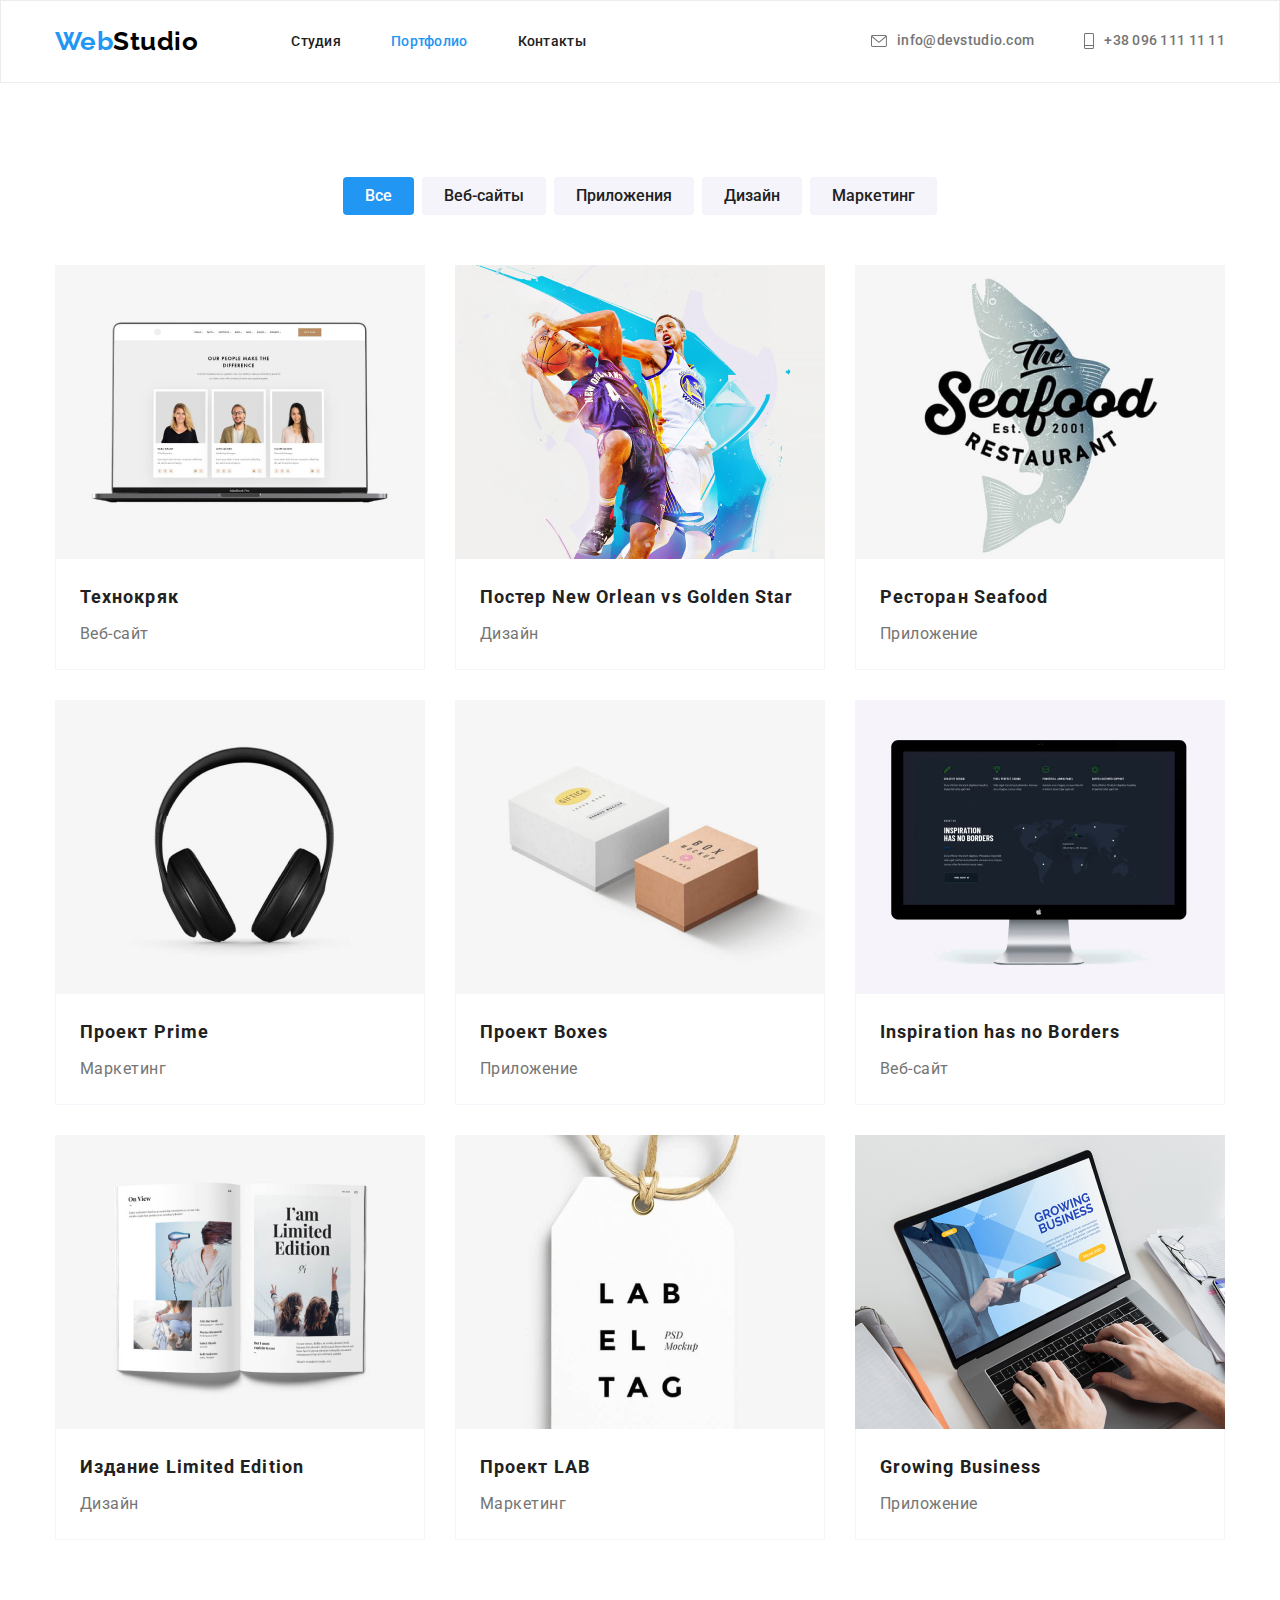
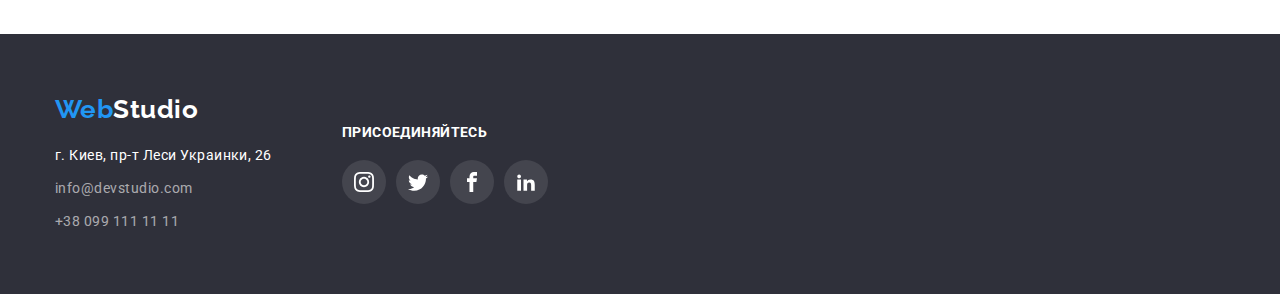
==== commit 7d39dec6: "home5" ====
--- a/portfolio.html
+++ b/portfolio.html
@@ -77,7 +77,7 @@
             </li>
           </ul>
           <ul class="portfolio-examples list examples-container">
-            <li class="example-card">   <a href="" class="example-link">
+            <li class="example-card">   <a href="" class="example-link link">
               <div class="portfolio-card-wrapper">
              
               <img
@@ -101,7 +101,7 @@
           </li>
           <li class="example-card">
             
-            <a href="#" class="example-link">
+            <a href="#" class="example-link link">
               <div class="portfolio-card-wrapper">
               <img
                 src="./images/img6.jpg"
@@ -123,7 +123,7 @@
           </a> 
           </li> 
         <li class="example-card">
-            <a href="#" class="example-link"><div class="portfolio-card-wrapper">
+            <a href="#" class="example-link link"><div class="portfolio-card-wrapper">
               <img
                 src="./images/img7.jpg"
                 alt="Логотип ресторана"
@@ -143,7 +143,7 @@
             </div> </a>
           </li>
           <li class="example-card">
-            <a href="#" class="example-link">
+            <a href="#" class="example-link link">
               <div class="portfolio-card-wrapper">
               <img
                 src="./images/img8.jpg"
@@ -164,7 +164,7 @@
             </a>
           </li>
           <li class="example-card">
-            <a href="#" class="example-link">
+            <a href="#" class="example-link link">
               <div class="portfolio-card-wrapper">
               <img
                 src="./images/img9.jpg"
@@ -184,7 +184,7 @@
           </a>
           </li>
           <li class="example-card">
-            <a href="#" class="example-link">
+            <a href="#" class="example-link link">
               <div class="portfolio-card-wrapper">
                 <img 
                 src="./images/img10.jpg"
@@ -207,7 +207,7 @@
           </a>
           </li>
           <li class="example-card">
-            <a href="#" class="example-link">
+            <a href="#" class="example-link link">
               <div class="portfolio-card-wrapper">
               <img
                 src="./images/img11.jpg"
@@ -229,7 +229,7 @@
           </a>
           </li>
           <li class="example-card">
-            <a href="#" class="example-link">
+            <a href="#" class="example-link link">
               <div class="portfolio-card-wrapper">
               <img
                 src="./images/img12.jpg"
@@ -250,7 +250,7 @@
              </div></a>
           </li>
           <li class="example-card">
-            <a href="#" class="example-link">
+            <a href="#" class="example-link link">
               <div class="portfolio-card-wrapper">
               <img
                 src="./images/img13.jpg"
--- a/css/style.css
+++ b/css/style.css
@@ -176,6 +176,7 @@
   .buttonly:hover,
   .buttonly:focus {
     background-color: var(--backlight-color);
+    transition: color 250ms cubic-bezier(0.4, 0, 0.2, 1);
   }
  
 
@@ -205,8 +206,9 @@
   .tel-link:hover,
   .tel-link:focus {
     color: var(--accent-color);
-  }
-  
+    transition: color 250ms cubic-bezier(0.4, 0, 0.2, 1);
+  }
+  .mail-link:hover .mail-icon{fill: var(--accent-color);}
   .nav-item .link.current {
     color: var(--accent-color);
   }
@@ -220,6 +222,7 @@
     line-height: 1.14;
     letter-spacing: 0.02em;
     color: var(--main-text-color);
+    transition: color 250ms cubic-bezier(0.4, 0, 0.2, 1);
 
   }
   .mail-icon {
@@ -233,10 +236,10 @@
   margin-right: 10px;
 }
 
-.contacts-link:hover .mail-icon,
-.contacts-link:focus .mail-icon,
-.contacts-link:hover .tel-icon,
-.contacts-link:focus .tel-icon {
+.mail-link:hover .mail-icon,
+.mail-link:focus .mail-icon,
+.mail-link:hover .tel-icon,
+.mail-link:focus .tel-icon {
   fill: currentColor;
 }
   /*===header end===*/
@@ -270,6 +273,7 @@
   .modal-button:hover,
   .modal-button:focus {
     background-color: var(--backlight-color);
+    transition: color 250ms cubic-bezier(0.4, 0, 0.2, 1);
   }
   
   /*===hero studio end===*/
@@ -442,6 +446,7 @@
 .filter-buttons:focus {
   color: var(--dark-background-text-color);
   background-color: var(--accent-color);
+  transition: color 250ms cubic-bezier(0.4, 0, 0.2, 1);
 }
 /*===portfolio filters end===*/
 
@@ -463,7 +468,7 @@
     }
     .example-link:hover
      {box-shadow: 0px 1px 1px rgba(0, 0, 0, 0.12), 0px 4px 4px rgba(0, 0, 0, 0.06), 1px 4px 6px rgba(0, 0, 0, 0.16);display: block;
-    cursor: pointer;border: 1px solid #EEEEEE; 
+    cursor: pointer;border: 1px solid #EEEEEE; transition: color 250ms cubic-bezier(0.4, 0, 0.2, 1);
     }
     .example-card { flex-basis: calc(100%/  3 - 30px);
       margin-top: 30px;
@@ -489,6 +494,7 @@
 .example-link:focus {
   box-shadow: 0px 1px 1px rgba(0, 0, 0, 0.12), 0px 4px 4px rgba(0, 0, 0, 0.06),
     1px 4px 6px rgba(0, 0, 0, 0.16);
+    transition: color 250ms cubic-bezier(0.4, 0, 0.2, 1);
 }
 
 .example-link:focus {
@@ -509,14 +515,14 @@
       letter-spacing: 0.03em;
       color: var(--dark-background-text-color);
       background: var(--accent-overlay-color);
-      overflow: auto;
+      overflow: hidden;
       transform: translateY(100%);
       transition: transform 250ms var(--timing-cubic);
     }
     
     .example-link:hover .portfolio-overlay,
     .example-link:focus .portfolio-overlay {
-      transform: translateY(0);
+      transform: translateY(0);transition: color 250ms cubic-bezier(0.4, 0, 0.2, 1);
     }
   /*===portfolio filters end===*/
   .clients-list {
@@ -551,6 +557,7 @@
   .client-link:hover .client-icon,
   .client-link:focus .client-icon {
     fill: var(--accent-color);
+    transition: color 250ms cubic-bezier(0.4, 0, 0.2, 1);
   }
   /*===portfolio examples===*/
 
@@ -605,6 +612,98 @@
     color: var(--dark-background-text-color);
   }
   
+  .address-mail-link,
+  .address-tel-link {
+    color: var(--footer-contacts-color);
+  }
+  
+  .address-link:hover,
+  .address-link:focus,
+  .address-mail-link:hover,
+  .address-mail-link:focus,
+  .address-tel-link:hover,
+  .address-tel-link:focus {
+    color: var(--accent-color);transition: color 250ms cubic-bezier(0.4, 0, 0.2, 1);
+  }
+  .address-list-item:not(:last-child) {
+    margin-bottom: 9px;
+  }
+  
+  .address-list-item {
+    font-style: normal;
+    font-weight: 400;
+    font-size: 14px;
+    line-height: 1.71;
+  }
+  
+  .address-link {
+    color: var(--dark-background-text-color);
+  }
+  
+address {
+  margin-top: 20px;
+}
+.section-social{ margin-left: 70px;}
+.footer .social-link {
+  background-color: rgba(255, 255, 255, 0.1);
+}
+.social-list {
+  display: flex;
+  justify-content: center;
+}
+
+.social-link {
+  display: flex;
+  justify-content: center;
+  align-items: center;
+
+  width: 44px;
+  height: 44px;
+  border-radius: 50%;
+}
+
+.social-link:hover,
+.social-link:focus {
+  background-color: var(--accent-color);
+  outline: none;transition: color 250ms cubic-bezier(0.4, 0, 0.2, 1);
+}
+
+.social-link:hover .social-icon,
+.social-link:focus .social-icon {
+  fill: var(--dark-background-text-color);
+  transition: color 250ms cubic-bezier(0.4, 0, 0.2, 1);
+}
+
+.social-icon {
+  fill: var(--icon-color);
+
+}
+
+.social-link:hover,
+.social-link:focus {
+  background-color: var(--accent-color);transition: color 250ms cubic-bezier(0.4, 0, 0.2, 1);
+}
+
+.footer-social-icon {
+  width: 20px;
+  height: 20px;
+  fill: var(--dark-background-text-color);
+}
+.footer-wrapper{margin-right: 70px;}
+.footer-social-item:not(:last-child) {
+  margin-right: 10px;
+}
+.footer-title {font-size: 14px;
+  line-height: 16px;
+  letter-spacing: 0.03em;
+  text-transform: uppercase;
+  color: var(--dark-background-text-color);
+  margin-bottom: 20px;}
+  
+
+/* .footer .logo-link {
+  margin-bottom: 20px;
+}
   .address-mail-link,
   .address-tel-link {
     color: var(--footer-contacts-color);
@@ -618,97 +717,5 @@
   .address-tel-link:focus {
     color: var(--accent-color);
   }
-  .address-list-item:not(:last-child) {
-    margin-bottom: 9px;
-  }
-  
-  .address-list-item {
-    font-style: normal;
-    font-weight: 400;
-    font-size: 14px;
-    line-height: 1.71;
-  }
-  
-  .address-link {
-    color: var(--dark-background-text-color);
-  }
-  
-address {
-  margin-top: 20px;
-}
-.section-social{ margin-left: 70px;}
-.footer .social-link {
-  background-color: rgba(255, 255, 255, 0.1);
-}
-.social-list {
-  display: flex;
-  justify-content: center;
-}
-
-.social-link {
-  display: flex;
-  justify-content: center;
-  align-items: center;
-
-  width: 44px;
-  height: 44px;
-  border-radius: 50%;
-}
-
-.social-link:hover,
-.social-link:focus {
-  background-color: var(--accent-color);
-  outline: none;
-}
-
-.social-link:hover .social-icon,
-.social-link:focus .social-icon {
-  fill: var(--dark-background-text-color);
-  ;
-}
-
-.social-icon {
-  fill: var(--icon-color);
-
-}
-
-.social-link:hover,
-.social-link:focus {
-  background-color: var(--accent-color);
-}
-
-.footer-social-icon {
-  width: 20px;
-  height: 20px;
-  fill: var(--dark-background-text-color);
-}
-.footer-wrapper{margin-right: 70px;}
-.footer-social-item:not(:last-child) {
-  margin-right: 10px;
-}
-.footer-title {font-size: 14px;
-  line-height: 16px;
-  letter-spacing: 0.03em;
-  text-transform: uppercase;
-  color: var(--dark-background-text-color);
-  margin-bottom: 20px;}
-  
-
-/* .footer .logo-link {
-  margin-bottom: 20px;
-}
-  .address-mail-link,
-  .address-tel-link {
-    color: var(--footer-contacts-color);
-  }
-  
-  .address-link:hover,
-  .address-link:focus,
-  .address-mail-link:hover,
-  .address-mail-link:focus,
-  .address-tel-link:hover,
-  .address-tel-link:focus {
-    color: var(--accent-color);
-  }
   /*===footer end===*/
 
--- a/css/style.css
+++ b/css/style.css
@@ -176,6 +176,7 @@
   .buttonly:hover,
   .buttonly:focus {
     background-color: var(--backlight-color);
+    transition: color 250ms cubic-bezier(0.4, 0, 0.2, 1);
   }
  
 
@@ -205,8 +206,9 @@
   .tel-link:hover,
   .tel-link:focus {
     color: var(--accent-color);
-  }
-  
+    transition: color 250ms cubic-bezier(0.4, 0, 0.2, 1);
+  }
+  .mail-link:hover .mail-icon{fill: var(--accent-color);}
   .nav-item .link.current {
     color: var(--accent-color);
   }
@@ -220,6 +222,7 @@
     line-height: 1.14;
     letter-spacing: 0.02em;
     color: var(--main-text-color);
+    transition: color 250ms cubic-bezier(0.4, 0, 0.2, 1);
 
   }
   .mail-icon {
@@ -233,10 +236,10 @@
   margin-right: 10px;
 }
 
-.contacts-link:hover .mail-icon,
-.contacts-link:focus .mail-icon,
-.contacts-link:hover .tel-icon,
-.contacts-link:focus .tel-icon {
+.mail-link:hover .mail-icon,
+.mail-link:focus .mail-icon,
+.mail-link:hover .tel-icon,
+.mail-link:focus .tel-icon {
   fill: currentColor;
 }
   /*===header end===*/
@@ -270,6 +273,7 @@
   .modal-button:hover,
   .modal-button:focus {
     background-color: var(--backlight-color);
+    transition: color 250ms cubic-bezier(0.4, 0, 0.2, 1);
   }
   
   /*===hero studio end===*/
@@ -442,6 +446,7 @@
 .filter-buttons:focus {
   color: var(--dark-background-text-color);
   background-color: var(--accent-color);
+  transition: color 250ms cubic-bezier(0.4, 0, 0.2, 1);
 }
 /*===portfolio filters end===*/
 
@@ -463,7 +468,7 @@
     }
     .example-link:hover
      {box-shadow: 0px 1px 1px rgba(0, 0, 0, 0.12), 0px 4px 4px rgba(0, 0, 0, 0.06), 1px 4px 6px rgba(0, 0, 0, 0.16);display: block;
-    cursor: pointer;border: 1px solid #EEEEEE; 
+    cursor: pointer;border: 1px solid #EEEEEE; transition: color 250ms cubic-bezier(0.4, 0, 0.2, 1);
     }
     .example-card { flex-basis: calc(100%/  3 - 30px);
       margin-top: 30px;
@@ -489,6 +494,7 @@
 .example-link:focus {
   box-shadow: 0px 1px 1px rgba(0, 0, 0, 0.12), 0px 4px 4px rgba(0, 0, 0, 0.06),
     1px 4px 6px rgba(0, 0, 0, 0.16);
+    transition: color 250ms cubic-bezier(0.4, 0, 0.2, 1);
 }
 
 .example-link:focus {
@@ -509,14 +515,14 @@
       letter-spacing: 0.03em;
       color: var(--dark-background-text-color);
       background: var(--accent-overlay-color);
-      overflow: auto;
+      overflow: hidden;
       transform: translateY(100%);
       transition: transform 250ms var(--timing-cubic);
     }
     
     .example-link:hover .portfolio-overlay,
     .example-link:focus .portfolio-overlay {
-      transform: translateY(0);
+      transform: translateY(0);transition: color 250ms cubic-bezier(0.4, 0, 0.2, 1);
     }
   /*===portfolio filters end===*/
   .clients-list {
@@ -551,6 +557,7 @@
   .client-link:hover .client-icon,
   .client-link:focus .client-icon {
     fill: var(--accent-color);
+    transition: color 250ms cubic-bezier(0.4, 0, 0.2, 1);
   }
   /*===portfolio examples===*/
 
@@ -605,6 +612,98 @@
     color: var(--dark-background-text-color);
   }
   
+  .address-mail-link,
+  .address-tel-link {
+    color: var(--footer-contacts-color);
+  }
+  
+  .address-link:hover,
+  .address-link:focus,
+  .address-mail-link:hover,
+  .address-mail-link:focus,
+  .address-tel-link:hover,
+  .address-tel-link:focus {
+    color: var(--accent-color);transition: color 250ms cubic-bezier(0.4, 0, 0.2, 1);
+  }
+  .address-list-item:not(:last-child) {
+    margin-bottom: 9px;
+  }
+  
+  .address-list-item {
+    font-style: normal;
+    font-weight: 400;
+    font-size: 14px;
+    line-height: 1.71;
+  }
+  
+  .address-link {
+    color: var(--dark-background-text-color);
+  }
+  
+address {
+  margin-top: 20px;
+}
+.section-social{ margin-left: 70px;}
+.footer .social-link {
+  background-color: rgba(255, 255, 255, 0.1);
+}
+.social-list {
+  display: flex;
+  justify-content: center;
+}
+
+.social-link {
+  display: flex;
+  justify-content: center;
+  align-items: center;
+
+  width: 44px;
+  height: 44px;
+  border-radius: 50%;
+}
+
+.social-link:hover,
+.social-link:focus {
+  background-color: var(--accent-color);
+  outline: none;transition: color 250ms cubic-bezier(0.4, 0, 0.2, 1);
+}
+
+.social-link:hover .social-icon,
+.social-link:focus .social-icon {
+  fill: var(--dark-background-text-color);
+  transition: color 250ms cubic-bezier(0.4, 0, 0.2, 1);
+}
+
+.social-icon {
+  fill: var(--icon-color);
+
+}
+
+.social-link:hover,
+.social-link:focus {
+  background-color: var(--accent-color);transition: color 250ms cubic-bezier(0.4, 0, 0.2, 1);
+}
+
+.footer-social-icon {
+  width: 20px;
+  height: 20px;
+  fill: var(--dark-background-text-color);
+}
+.footer-wrapper{margin-right: 70px;}
+.footer-social-item:not(:last-child) {
+  margin-right: 10px;
+}
+.footer-title {font-size: 14px;
+  line-height: 16px;
+  letter-spacing: 0.03em;
+  text-transform: uppercase;
+  color: var(--dark-background-text-color);
+  margin-bottom: 20px;}
+  
+
+/* .footer .logo-link {
+  margin-bottom: 20px;
+}
   .address-mail-link,
   .address-tel-link {
     color: var(--footer-contacts-color);
@@ -618,97 +717,5 @@
   .address-tel-link:focus {
     color: var(--accent-color);
   }
-  .address-list-item:not(:last-child) {
-    margin-bottom: 9px;
-  }
-  
-  .address-list-item {
-    font-style: normal;
-    font-weight: 400;
-    font-size: 14px;
-    line-height: 1.71;
-  }
-  
-  .address-link {
-    color: var(--dark-background-text-color);
-  }
-  
-address {
-  margin-top: 20px;
-}
-.section-social{ margin-left: 70px;}
-.footer .social-link {
-  background-color: rgba(255, 255, 255, 0.1);
-}
-.social-list {
-  display: flex;
-  justify-content: center;
-}
-
-.social-link {
-  display: flex;
-  justify-content: center;
-  align-items: center;
-
-  width: 44px;
-  height: 44px;
-  border-radius: 50%;
-}
-
-.social-link:hover,
-.social-link:focus {
-  background-color: var(--accent-color);
-  outline: none;
-}
-
-.social-link:hover .social-icon,
-.social-link:focus .social-icon {
-  fill: var(--dark-background-text-color);
-  ;
-}
-
-.social-icon {
-  fill: var(--icon-color);
-
-}
-
-.social-link:hover,
-.social-link:focus {
-  background-color: var(--accent-color);
-}
-
-.footer-social-icon {
-  width: 20px;
-  height: 20px;
-  fill: var(--dark-background-text-color);
-}
-.footer-wrapper{margin-right: 70px;}
-.footer-social-item:not(:last-child) {
-  margin-right: 10px;
-}
-.footer-title {font-size: 14px;
-  line-height: 16px;
-  letter-spacing: 0.03em;
-  text-transform: uppercase;
-  color: var(--dark-background-text-color);
-  margin-bottom: 20px;}
-  
-
-/* .footer .logo-link {
-  margin-bottom: 20px;
-}
-  .address-mail-link,
-  .address-tel-link {
-    color: var(--footer-contacts-color);
-  }
-  
-  .address-link:hover,
-  .address-link:focus,
-  .address-mail-link:hover,
-  .address-mail-link:focus,
-  .address-tel-link:hover,
-  .address-tel-link:focus {
-    color: var(--accent-color);
-  }
   /*===footer end===*/
 
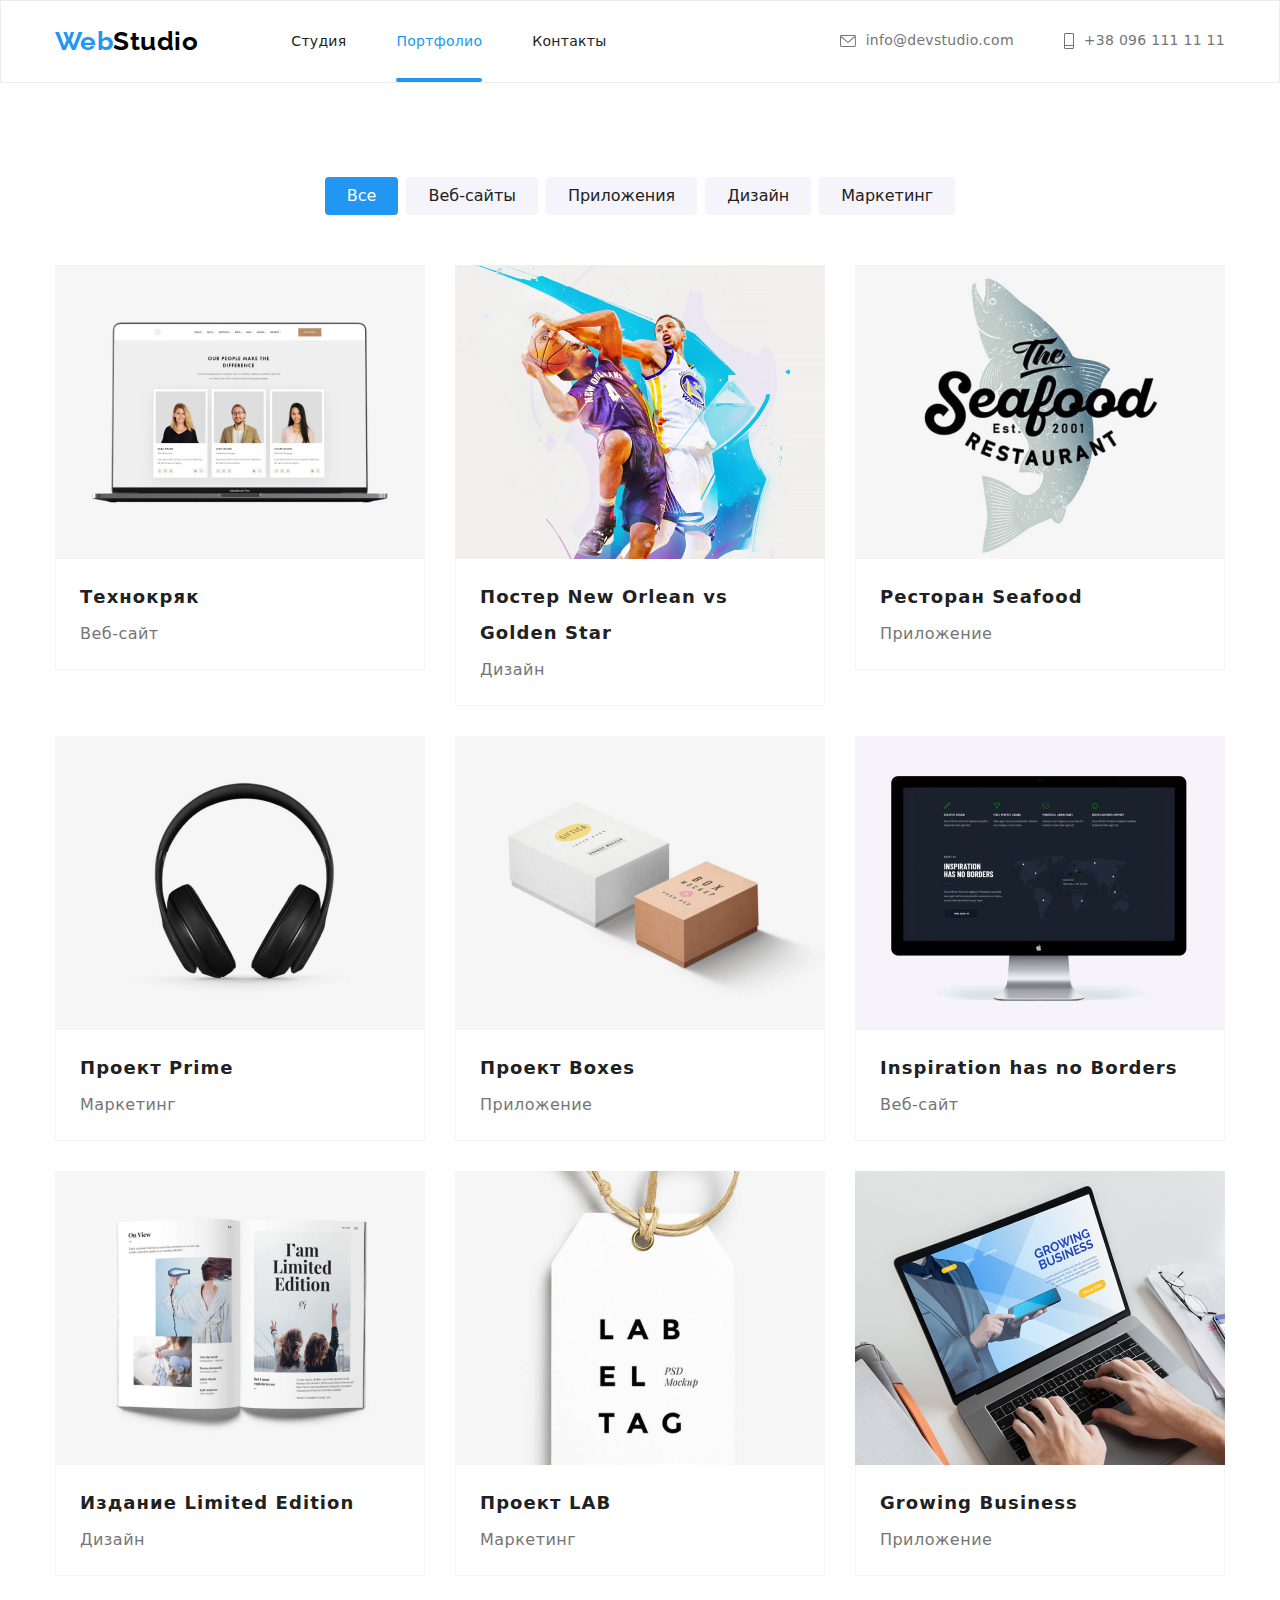
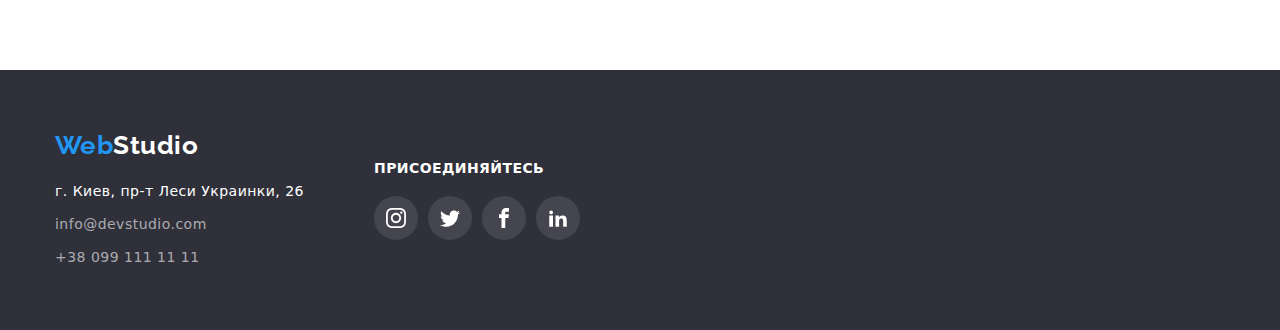
==== commit 6ed82205: "home5" ====
--- a/portfolio.html
+++ b/portfolio.html
@@ -14,7 +14,6 @@
       rel="stylesheet"
       href="https://cdnjs.cloudflare.com/ajax/libs/modern-normalize/1.0.0/modern-normalize.min.css"
     />
-    <link rel="stylesheet" href="./css/style.css" />
   </head>
   <body>
     <header class="header">
@@ -40,14 +39,14 @@
       </nav>
       <ul class="contacts-list list">
         <li class="contacts-item">
-          <a class="mail-link link" href="mailto:info@devstudio.com" ><svg class="mail-icon" width="16px" height="12px">
+          <a class="mail-link link" href="mailto:info@devstudio.com" ><svg class="mail-icon" width="16" height="12">
             <use href="./images/icons.svg/symbol-defs3.svg#icon-envelope"></use>
           </svg>
           info@devstudio.com</a
           >
         </li>
         <li class="contacts-item">
-          <a class="tel-link link" href="tel:+380961111111"><svg class="tel-icon" width="10px" height="16px"> 
+          <a class="tel-link link" href="tel:+380961111111"><svg class="tel-icon" width="10" height="16"> 
             <use href="./images/icons.svg/symbol-ex.svg#icon-number"></use>
           </svg>
           +38 096 111 11 11</a>
--- a/css/style.css
+++ b/css/style.css
@@ -192,22 +192,42 @@
   }
   
   .nav-link {
+    position: relative;
     font-weight: 500;
     font-size: 14px;
     line-height: 1.14;
     letter-spacing: 0.02em;
     color: var(--heading-color);
+    transition: color 250ms var(--timing-cubic);
   }
   
   .nav-link:hover,
-  .nav-link:focus,
-  .mail-link:hover,
-  .mail-link:focus,
-  .tel-link:hover,
-  .tel-link:focus {
-    color: var(--accent-color);
-    transition: color 250ms cubic-bezier(0.4, 0, 0.2, 1);
-  }
+.nav-link:focus,
+.mail-link:hover,
+.mail-link:focus {
+  color: var(--accent-color);
+  outline: none;
+}
+.mail-link, .tel-link {
+  display: flex;
+  align-items: center;
+  font-weight: 500;
+  font-size: 14px;
+  line-height: 1.14;
+  letter-spacing: 0.02em;
+  color: var(--main-text-color);
+  transition: color 250ms var(--timing-cubic);
+}
+.link.current::after {
+  position: absolute;
+  bottom: -33px;
+  content: '';
+  display: block;
+  width: 100%;
+  height: 4px;
+  border-radius: 2px;
+  background-color: var(--accent-color);
+}
   .mail-link:hover .mail-icon{fill: var(--accent-color);}
   .nav-item .link.current {
     color: var(--accent-color);
@@ -259,15 +279,21 @@
     color: var(--dark-background-text-color);
   }
   .modal-button {
-    font-family: inherit;
-    font-weight: 700;
-    font-size: 16px;
-    line-height: 1.87;
-    text-align: center;
-    letter-spacing: 0.06em;
-    color: var(--dark-background-text-color);
-    background-color: var(--accent-color);
-    cursor: pointer;
+    min-width: 200px;
+  height: 50px;
+  border: none;
+  border-radius: 4px;
+  padding: 10px 32px;
+  font-family: inherit;
+  font-weight: 700;
+  font-size: 16px;
+  line-height: 1.87;
+  text-align: center;
+  letter-spacing: 0.06em;
+  color: var(--dark-background-text-color);
+  background-color: var(--accent-color);
+  cursor: pointer;
+  transition: background-color 250ms var(--timing-cubic);
   }
   
   .modal-button:hover,
@@ -277,7 +303,58 @@
   }
   
   /*===hero studio end===*/
-  
+  /* ===modal window=== */
+.backdrop {
+  position: fixed;
+  top: 0%;
+  left: 0;
+  width: 100vw;
+  height: 100vh;
+  background-color: var(--modal-backdrop);
+  z-index: 100;
+  transition: opacity 250ms var(--timing-cubic), visibility 250ms var(--timing-cubic);
+}
+
+.is-hidden {
+  opacity: 0;
+  visibility: hidden;
+  pointer-events: none;
+}
+.modal {
+  position: absolute;
+  top: 50%;
+  left: 50%;
+  transform: translate(-50%, -50%) scale(1);
+  width: 528px;
+  height: 580px;
+  background-color: var(--dark-background-text-color);
+  border-radius: 4px;
+  box-shadow: 0px 1px 3px rgba(0, 0, 0, 0.12), 0px 1px 1px rgba(0, 0, 0, 0.14),
+    0px 2px 1px rgba(0, 0, 0, 0.2);
+  transition: transform 250ms var(--timing-cubic);
+}
+
+.backdrop.is-hidden .modal {
+  transform: translate(-50%, -50%) scale(1.3);
+}
+
+.modal-close-button {
+  position: absolute;
+  top: 8px;
+  right: 8px;
+  display: flex;
+  justify-content: center;
+  align-items: center;
+  padding: 0;
+  width: 30px;
+  height: 30px;
+  border: 1px solid rgba(0, 0, 0, 0.1);
+  border-radius: 50%;
+  background-color: transparent;
+  cursor: pointer;
+}
+
+/* ===modal window end=== */
   /*===features studio===*/
   
 
@@ -439,6 +516,8 @@
   color: var(--heading-color);
   background-color: var(--accent-background-color);
   cursor: pointer;
+  transition: color 250ms var(--timing-cubic), background-color 250ms var(--timing-cubic),
+    box-shadow 250ms var(--timing-cubic);
 }
 .current-btn{color: var(--dark-background-text-color);
   background-color: var(--accent-color);}
@@ -522,7 +601,7 @@
     
     .example-link:hover .portfolio-overlay,
     .example-link:focus .portfolio-overlay {
-      transform: translateY(0);transition: color 250ms cubic-bezier(0.4, 0, 0.2, 1);
+      transform: translateY(0);
     }
   /*===portfolio filters end===*/
   .clients-list {
@@ -543,21 +622,23 @@
     border-radius: 4px;
     width: 170px;
     height: 92px;
+    transition: border 250ms var(--timing-cubic);
   }
   
   .client-icon {
     fill: var(--icon-color);
+    transition: fill 250ms var(--timing-cubic);
   }
   .client-link:hover,
   .client-link:focus {
     border: 1px solid var(--accent-color);
-    outline: none;
+    fill: var(--icon-color);
   }
   
   .client-link:hover .client-icon,
   .client-link:focus .client-icon {
     fill: var(--accent-color);
-    transition: color 250ms cubic-bezier(0.4, 0, 0.2, 1);
+  
   }
   /*===portfolio examples===*/
 
@@ -610,104 +691,16 @@
   .footer-container{display: flex;align-items: center;}
   .address-link {
     color: var(--dark-background-text-color);
+    transition: color 250ms var(--timing-cubic);
   }
   
   .address-mail-link,
   .address-tel-link {
     color: var(--footer-contacts-color);
-  }
-  
-  .address-link:hover,
-  .address-link:focus,
-  .address-mail-link:hover,
-  .address-mail-link:focus,
-  .address-tel-link:hover,
-  .address-tel-link:focus {
-    color: var(--accent-color);transition: color 250ms cubic-bezier(0.4, 0, 0.2, 1);
-  }
-  .address-list-item:not(:last-child) {
-    margin-bottom: 9px;
-  }
-  
-  .address-list-item {
-    font-style: normal;
-    font-weight: 400;
-    font-size: 14px;
-    line-height: 1.71;
-  }
-  
-  .address-link {
-    color: var(--dark-background-text-color);
-  }
-  
-address {
-  margin-top: 20px;
-}
-.section-social{ margin-left: 70px;}
-.footer .social-link {
-  background-color: rgba(255, 255, 255, 0.1);
-}
-.social-list {
-  display: flex;
-  justify-content: center;
-}
-
-.social-link {
-  display: flex;
-  justify-content: center;
-  align-items: center;
-
-  width: 44px;
-  height: 44px;
-  border-radius: 50%;
-}
-
-.social-link:hover,
-.social-link:focus {
-  background-color: var(--accent-color);
-  outline: none;transition: color 250ms cubic-bezier(0.4, 0, 0.2, 1);
-}
-
-.social-link:hover .social-icon,
-.social-link:focus .social-icon {
-  fill: var(--dark-background-text-color);
-  transition: color 250ms cubic-bezier(0.4, 0, 0.2, 1);
-}
-
-.social-icon {
-  fill: var(--icon-color);
-
-}
-
-.social-link:hover,
-.social-link:focus {
-  background-color: var(--accent-color);transition: color 250ms cubic-bezier(0.4, 0, 0.2, 1);
-}
-
-.footer-social-icon {
-  width: 20px;
-  height: 20px;
-  fill: var(--dark-background-text-color);
-}
-.footer-wrapper{margin-right: 70px;}
-.footer-social-item:not(:last-child) {
-  margin-right: 10px;
-}
-.footer-title {font-size: 14px;
-  line-height: 16px;
-  letter-spacing: 0.03em;
-  text-transform: uppercase;
-  color: var(--dark-background-text-color);
-  margin-bottom: 20px;}
-  
-
-/* .footer .logo-link {
-  margin-bottom: 20px;
-}
-  .address-mail-link,
-  .address-tel-link {
-    color: var(--footer-contacts-color);
-  }
+    transition: color 250ms var(--timing-cubic);
+  }
+  
+
   
   .address-link:hover,
   .address-link:focus,
@@ -717,5 +710,98 @@
   .address-tel-link:focus {
     color: var(--accent-color);
   }
+  .address-list-item:not(:last-child) {
+    margin-bottom: 9px;
+  }
+  
+  .address-list-item {
+    font-style: normal;
+    font-weight: 400;
+    font-size: 14px;
+    line-height: 1.71;
+  }
+  
+  .address-link {
+    color: var(--dark-background-text-color);
+  }
+  
+address {
+  margin-top: 20px;
+}
+.section-social{ margin-left: 70px;}
+.footer .social-link {
+  background-color: rgba(255, 255, 255, 0.1);
+}
+.social-list {
+  display: flex;
+  justify-content: center;
+}
+
+.social-link {
+  display: flex;
+  justify-content: center;
+  align-items: center;
+
+  width: 44px;
+  height: 44px;
+  border-radius: 50%;
+  transition: background-color 250ms var(--timing-cubic);
+}
+
+.social-link:hover,
+.social-link:focus {
+  background-color: var(--accent-color);
+  transition: color 250ms cubic-bezier(0.4, 0, 0.2, 1);
+}
+
+.social-link:hover .social-icon,
+.social-link:focus .social-icon {
+  fill: var(--dark-background-text-color);
+ 
+}
+
+.social-icon {
+  fill: var(--icon-color);transition: color 250ms cubic-bezier(0.4, 0, 0.2, 1);
+
+}
+
+.social-link:hover,
+.social-link:focus {
+  background-color: var(--accent-color);transition: color 250ms cubic-bezier(0.4, 0, 0.2, 1);
+}
+
+.footer-social-icon {
+  width: 20px;
+  height: 20px;
+  fill: var(--dark-background-text-color);
+}
+.footer-wrapper{margin-right: 70px;}
+.footer-social-item:not(:last-child) {
+  margin-right: 10px;
+}
+.footer-title {font-size: 14px;
+  line-height: 16px;
+  letter-spacing: 0.03em;
+  text-transform: uppercase;
+  color: var(--dark-background-text-color);
+  margin-bottom: 20px;}
+  
+
+/* .footer .logo-link {
+  margin-bottom: 20px;
+}
+  .address-mail-link,
+  .address-tel-link {
+    color: var(--footer-contacts-color);
+  }
+  
+  .address-link:hover,
+  .address-link:focus,
+  .address-mail-link:hover,
+  .address-mail-link:focus,
+  .address-tel-link:hover,
+  .address-tel-link:focus {
+    color: var(--accent-color);
+  }
   /*===footer end===*/
 
